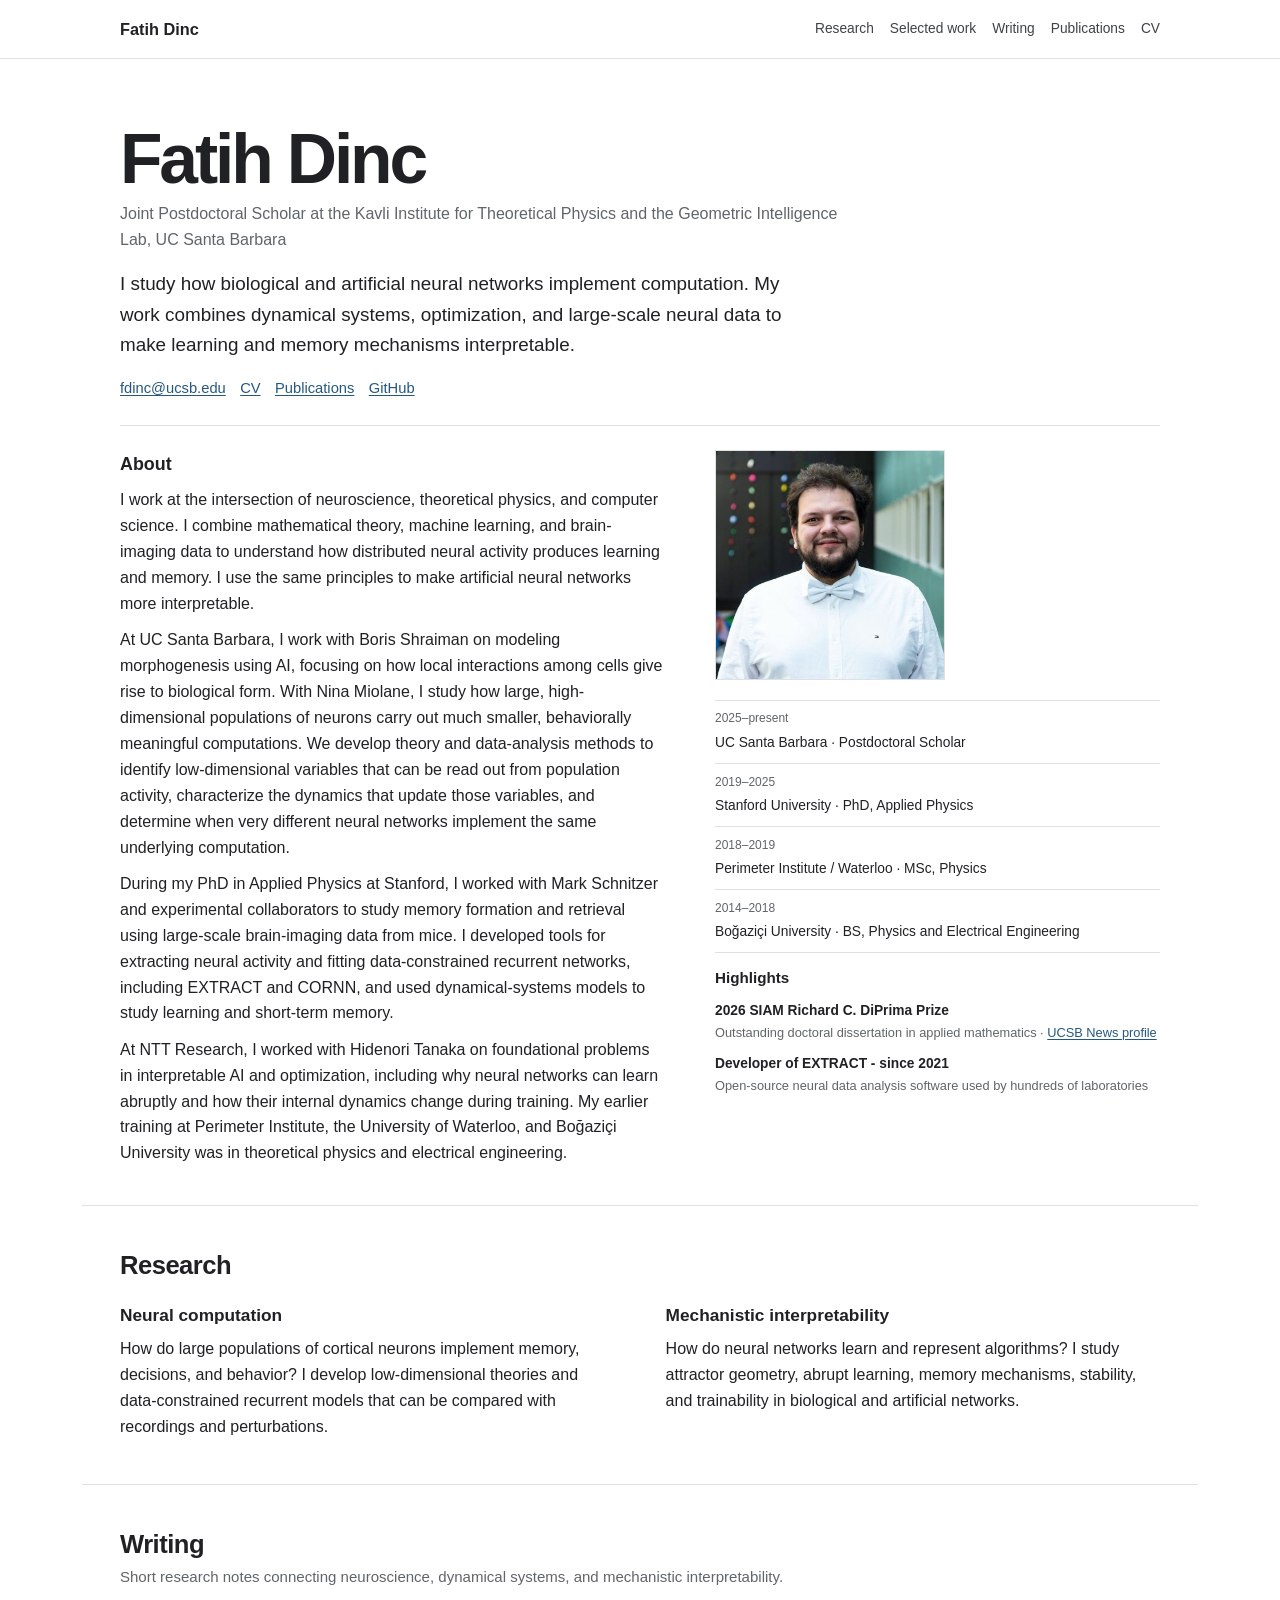
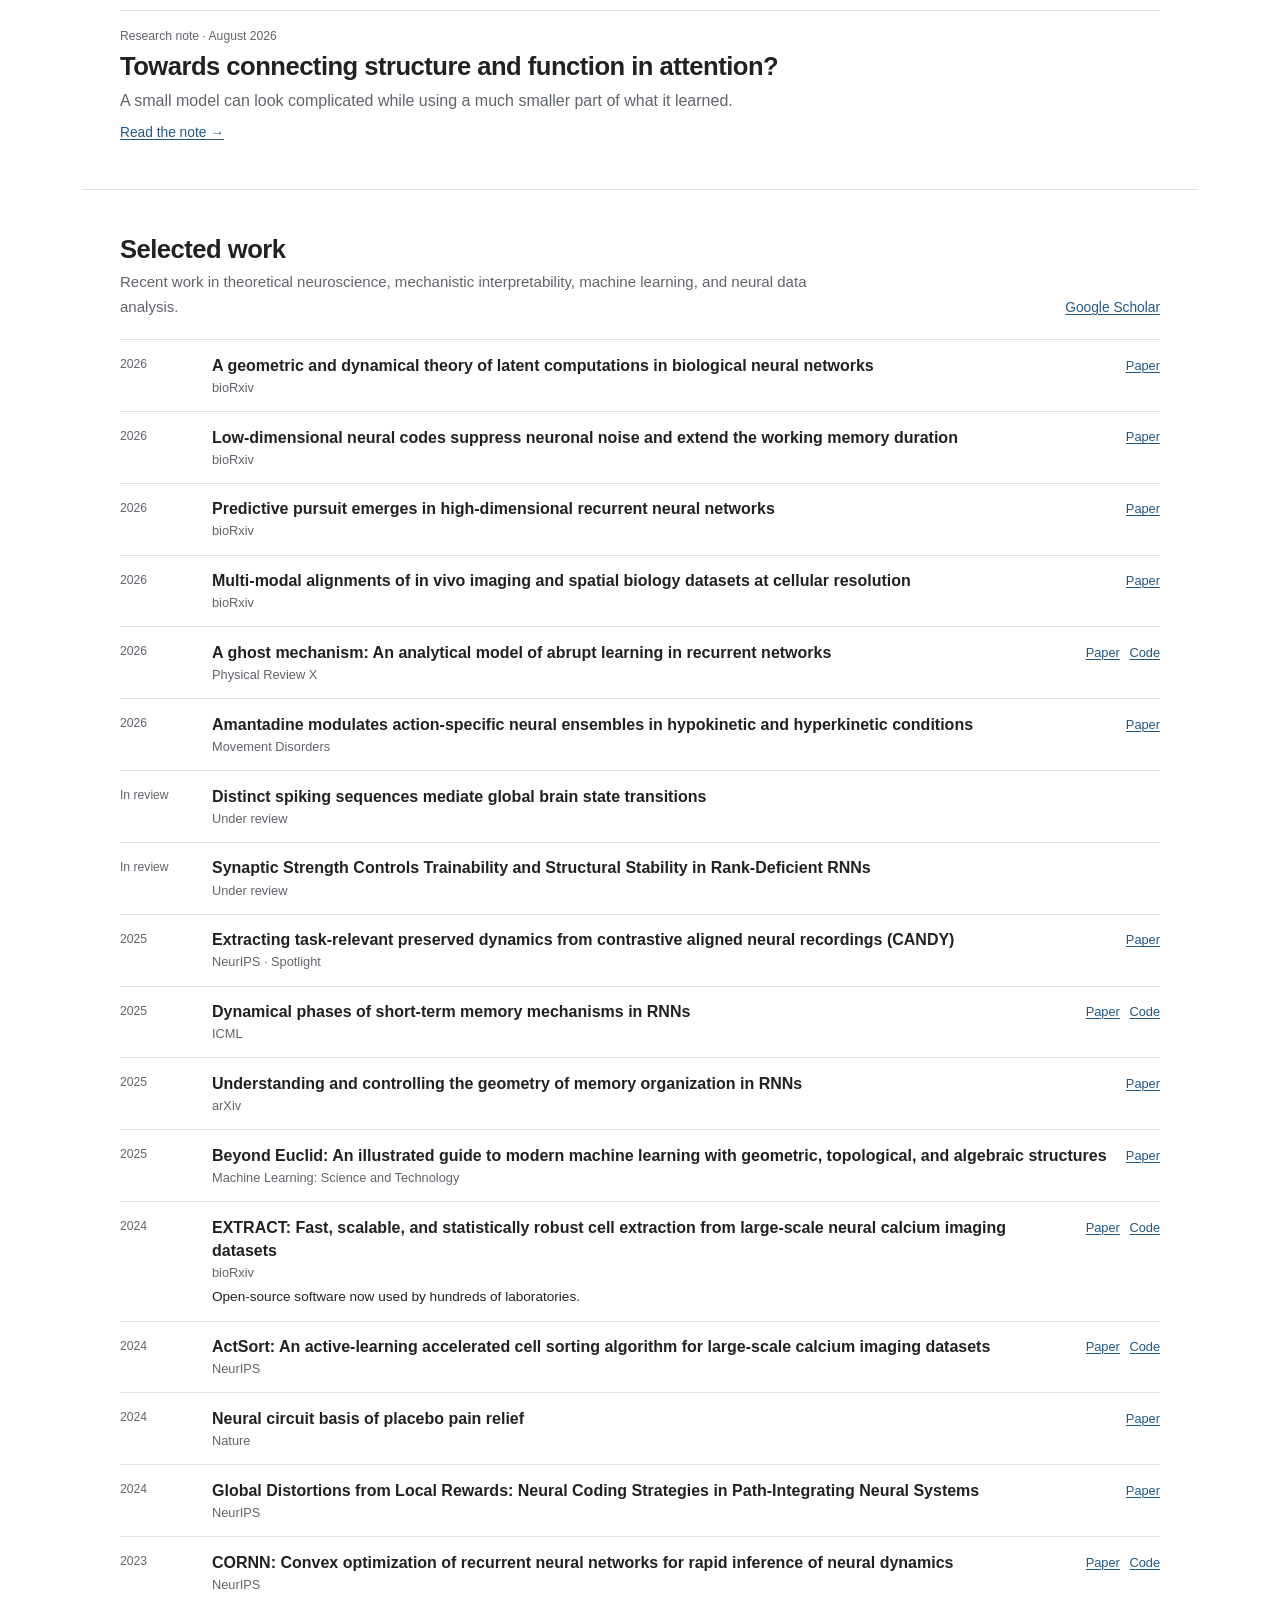
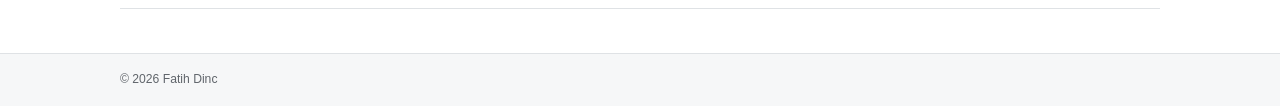
==== index.html @ b1065d0d "Compact homepage section spacing" ====
<!doctype html>
<html lang="en">
  <head>
    <meta charset="utf-8">
    <meta name="viewport" content="width=device-width, initial-scale=1">
    <meta name="theme-color" content="#ffffff">
    <meta name="description" content="Fatih Dinc is a theoretical neuroscientist studying computation and interpretability in biological and artificial neural networks.">
    <meta name="author" content="Fatih Dinc">
    <link rel="icon" type="image/png" href="assets/favicon.png">
    <link rel="canonical" href="https://fatihdinc.github.io/">
    <meta property="og:type" content="website">
    <meta property="og:title" content="Fatih Dinc | Theoretical neuroscience">
    <meta property="og:description" content="Computation and interpretability in biological and artificial neural networks.">
    <meta property="og:url" content="https://fatihdinc.github.io/">
    <meta property="og:image" content="https://fatihdinc.github.io/assets/og.png">
    <meta property="og:image:width" content="1200">
    <meta property="og:image:height" content="630">
    <meta property="og:image:alt" content="Fatih Dinc, theoretical neuroscience and mechanistic interpretability">
    <meta name="twitter:card" content="summary_large_image">
    <meta name="twitter:title" content="Fatih Dinc | Theoretical neuroscience">
    <meta name="twitter:description" content="Computation and interpretability in biological and artificial neural networks.">
    <meta name="twitter:image" content="https://fatihdinc.github.io/assets/og.png">
    <title>Fatih Dinc | Theoretical neuroscience</title>
    <link rel="stylesheet" href="styles.css?v=6">
    <script type="application/ld+json">
      {
        "@context": "https://schema.org",
        "@type": "Person",
        "name": "Fatih Dinc",
        "jobTitle": "Joint Postdoctoral Scholar",
        "affiliation": [
          {"@type": "Organization", "name": "Kavli Institute for Theoretical Physics"},
          {"@type": "Organization", "name": "Geometric Intelligence Lab, University of California, Santa Barbara"}
        ],
        "url": "https://fatihdinc.github.io/",
        "email": "mailto:fdinc@ucsb.edu",
        "sameAs": [
          "https://scholar.google.com.tr/citations?user=jFHyg0oAAAAJ&hl=en",
          "https://github.com/fatihdinc"
        ]
      }
    </script>
  </head>
  <body>
    <a class="skip-link" href="#main">Skip to main content</a>

    <header class="site-header" data-header>
      <div class="header-inner">
        <a class="site-name" href="index.html">Fatih Dinc</a>
        <button class="menu-toggle" type="button" aria-expanded="false" aria-controls="site-nav" data-menu-toggle>
          <span class="sr-only">Toggle navigation</span>
          <span></span><span></span><span></span>
        </button>
        <nav class="site-nav" id="site-nav" aria-label="Primary" data-menu>
          <a href="#research">Research</a>
          <a href="#selected-work">Selected work</a>
          <a href="#writing">Writing</a>
          <a href="https://scholar.google.com.tr/citations?user=jFHyg0oAAAAJ&hl=en">Publications</a>
          <a href="Fatih_CV_Main.pdf">CV</a>
        </nav>
      </div>
    </header>

    <main id="main">
      <section class="intro page-width" aria-labelledby="intro-title">
        <div class="intro-main">
          <h1 id="intro-title">Fatih Dinc</h1>
          <p class="position">Joint Postdoctoral Scholar at the Kavli Institute for Theoretical Physics and the Geometric Intelligence Lab, UC Santa Barbara</p>
          <p class="intro-text">I study how biological and artificial neural networks implement computation. My work combines dynamical systems, optimization, and large-scale neural data to make learning and memory mechanisms interpretable.</p>
          <div class="primary-links" id="contact" aria-label="Contact and profile links">
            <a href="mailto:fdinc@ucsb.edu">fdinc@ucsb.edu</a>
            <a href="Fatih_CV_Main.pdf">CV</a>
            <a href="https://scholar.google.com.tr/citations?user=jFHyg0oAAAAJ&hl=en">Publications</a>
            <a href="https://github.com/fatihdinc">GitHub</a>
          </div>
        </div>

        <div class="intro-details" id="about">
          <div class="intro-about">
            <h2>About</h2>
            <p>I work at the intersection of neuroscience, theoretical physics, and computer science. I combine mathematical theory, machine learning, and brain-imaging data to understand how distributed neural activity produces learning and memory. I use the same principles to make artificial neural networks more interpretable.</p>
            <p>At UC Santa Barbara, I work with Boris Shraiman on modeling morphogenesis using AI, focusing on how local interactions among cells give rise to biological form. With Nina Miolane, I study how large, high-dimensional populations of neurons carry out much smaller, behaviorally meaningful computations. We develop theory and data-analysis methods to identify low-dimensional variables that can be read out from population activity, characterize the dynamics that update those variables, and determine when very different neural networks implement the same underlying computation.</p>
            <p>During my PhD in Applied Physics at Stanford, I worked with Mark Schnitzer and experimental collaborators to study memory formation and retrieval using large-scale brain-imaging data from mice. I developed tools for extracting neural activity and fitting data-constrained recurrent networks, including EXTRACT and CORNN, and used dynamical-systems models to study learning and short-term memory.</p>
            <p>At NTT Research, I worked with Hidenori Tanaka on foundational problems in interpretable AI and optimization, including why neural networks can learn abruptly and how their internal dynamics change during training. My earlier training at Perimeter Institute, the University of Waterloo, and Boğaziçi University was in theoretical physics and electrical engineering.</p>
          </div>

          <div class="about-sidebar">
            <div class="intro-aside">
              <img class="portrait" src="assets/images/fatih-dinc.jpg" width="400" height="400" alt="Portrait of Fatih Dinc">
            </div>

            <dl class="education-list" aria-label="Education and appointments">
              <div><dt>2025–present</dt><dd>UC Santa Barbara · Postdoctoral Scholar</dd></div>
              <div><dt>2019–2025</dt><dd>Stanford University · PhD, Applied Physics</dd></div>
              <div><dt>2018–2019</dt><dd>Perimeter Institute / Waterloo · MSc, Physics</dd></div>
              <div><dt>2014–2018</dt><dd>Boğaziçi University · BS, Physics and Electrical Engineering</dd></div>
            </dl>

            <section class="highlights" aria-labelledby="highlights-title">
              <h2 id="highlights-title">Highlights</h2>
              <ul>
                <li><strong>2026 SIAM Richard C. DiPrima Prize</strong><span>Outstanding doctoral dissertation in applied mathematics · <a href="https://news.ucsb.edu/2026/022632/new-mathematical-frameworks-reveal-how-stable-thoughts-emerge-chaotic-brain-activity">UCSB News profile</a></span></li>
                <li><strong>Developer of EXTRACT - since 2021</strong><span>Open-source neural data analysis software used by hundreds of laboratories</span></li>
              </ul>
            </section>
          </div>
        </div>
      </section>

      <section class="section page-width" id="research" aria-labelledby="research-title">
        <h2 id="research-title">Research</h2>
        <div class="research-columns">
          <article>
            <h3>Neural computation</h3>
            <p>How do large populations of cortical neurons implement memory, decisions, and behavior? I develop low-dimensional theories and data-constrained recurrent models that can be compared with recordings and perturbations.</p>
          </article>
          <article>
            <h3>Mechanistic interpretability</h3>
            <p>How do neural networks learn and represent algorithms? I study attractor geometry, abrupt learning, memory mechanisms, stability, and trainability in biological and artificial networks.</p>
          </article>
        </div>
      </section>

      <section class="section page-width" id="writing" aria-labelledby="writing-title">
        <div class="section-heading-row">
          <div>
            <h2 id="writing-title">Writing</h2>
            <p>Short research notes connecting neuroscience, dynamical systems, and mechanistic interpretability.</p>
          </div>
        </div>

        <div class="writing-list">
          <article class="writing-item">
            <p class="writing-meta">Research note · August 2026</p>
            <h3><a href="blog/connecting-structure-to-function-in-attention.html">Towards connecting structure and function in attention?</a></h3>
            <p>A small model can look complicated while using a much smaller part of what it learned.</p>
            <a class="writing-read" href="blog/connecting-structure-to-function-in-attention.html">Read the note <span aria-hidden="true">→</span></a>
          </article>
        </div>
      </section>

      <section class="section page-width" id="selected-work" aria-labelledby="selected-title">
        <div class="section-heading-row">
          <div>
            <h2 id="selected-title">Selected work</h2>
            <p>Recent work in theoretical neuroscience, mechanistic interpretability, machine learning, and neural data analysis.</p>
          </div>
          <a href="https://scholar.google.com.tr/citations?user=jFHyg0oAAAAJ&hl=en">Google Scholar</a>
        </div>

        <div class="publication-list">
          <article class="publication-item">
            <p class="publication-year">2026</p>
            <div class="publication-copy">
              <h3>A geometric and dynamical theory of latent computations in biological neural networks</h3>
              <p>bioRxiv</p>
            </div>
            <p class="publication-links"><a href="https://www.biorxiv.org/content/10.64898/2026.07.10.737763">Paper</a></p>
          </article>

          <article class="publication-item">
            <p class="publication-year">2026</p>
            <div class="publication-copy">
              <h3>Low-dimensional neural codes suppress neuronal noise and extend the working memory duration</h3>
              <p>bioRxiv</p>
            </div>
            <p class="publication-links"><a href="https://www.biorxiv.org/content/10.64898/2026.06.08.731010v1.abstract">Paper</a></p>
          </article>

          <article class="publication-item">
            <p class="publication-year">2026</p>
            <div class="publication-copy">
              <h3>Predictive pursuit emerges in high-dimensional recurrent neural networks</h3>
              <p>bioRxiv</p>
            </div>
            <p class="publication-links"><a href="https://www.biorxiv.org/content/10.64898/2026.04.23.720457v1.abstract">Paper</a></p>
          </article>

          <article class="publication-item">
            <p class="publication-year">2026</p>
            <div class="publication-copy">
              <h3>Multi-modal alignments of in vivo imaging and spatial biology datasets at cellular resolution</h3>
              <p>bioRxiv</p>
            </div>
            <p class="publication-links"><a href="https://www.biorxiv.org/content/10.64898/2026.04.28.719500v1.abstract">Paper</a></p>
          </article>

          <article class="publication-item">
            <p class="publication-year">2026</p>
            <div class="publication-copy">
              <h3>A ghost mechanism: An analytical model of abrupt learning in recurrent networks</h3>
              <p>Physical Review X</p>
            </div>
            <p class="publication-links"><a href="https://doi.org/10.1103/mjcl-lb4x">Paper</a><a href="https://doi.org/10.5281/zenodo.13686989">Code</a></p>
          </article>

          <article class="publication-item">
            <p class="publication-year">2026</p>
            <div class="publication-copy">
              <h3>Amantadine modulates action-specific neural ensembles in hypokinetic and hyperkinetic conditions</h3>
              <p>Movement Disorders</p>
            </div>
            <p class="publication-links"><a href="https://doi.org/10.1002/mds.70415">Paper</a></p>
          </article>

          <article class="publication-item">
            <p class="publication-year">In review</p>
            <div class="publication-copy">
              <h3>Distinct spiking sequences mediate global brain state transitions</h3>
              <p>Under review</p>
            </div>
          </article>

          <article class="publication-item">
            <p class="publication-year">In review</p>
            <div class="publication-copy">
              <h3>Synaptic Strength Controls Trainability and Structural Stability in Rank-Deficient RNNs</h3>
              <p>Under review</p>
            </div>
          </article>

          <article class="publication-item">
            <p class="publication-year">2025</p>
            <div class="publication-copy">
              <h3>Extracting task-relevant preserved dynamics from contrastive aligned neural recordings (CANDY)</h3>
              <p>NeurIPS · Spotlight</p>
            </div>
            <p class="publication-links"><a href="https://openreview.net/forum?id=uvTea5Rfek">Paper</a></p>
          </article>

          <article class="publication-item">
            <p class="publication-year">2025</p>
            <div class="publication-copy">
              <h3>Dynamical phases of short-term memory mechanisms in RNNs</h3>
              <p>ICML</p>
            </div>
            <p class="publication-links"><a href="https://openreview.net/forum?id=ybBuwgOPOd">Paper</a><a href="https://github.com/fatihdinc/dynamical-phases-stm">Code</a></p>
          </article>

          <article class="publication-item">
            <p class="publication-year">2025</p>
            <div class="publication-copy">
              <h3>Understanding and controlling the geometry of memory organization in RNNs</h3>
              <p>arXiv</p>
            </div>
            <p class="publication-links"><a href="https://arxiv.org/abs/2502.07256">Paper</a></p>
          </article>

          <article class="publication-item">
            <p class="publication-year">2025</p>
            <div class="publication-copy">
              <h3>Beyond Euclid: An illustrated guide to modern machine learning with geometric, topological, and algebraic structures</h3>
              <p>Machine Learning: Science and Technology</p>
            </div>
            <p class="publication-links"><a href="https://iopscience.iop.org/article/10.1088/2632-2153/adf375">Paper</a></p>
          </article>

          <article class="publication-item">
            <p class="publication-year">2024</p>
            <div class="publication-copy">
              <h3>EXTRACT: Fast, scalable, and statistically robust cell extraction from large-scale neural calcium imaging datasets</h3>
              <p>bioRxiv</p>
              <p class="publication-note">Open-source software now used by hundreds of laboratories.</p>
            </div>
            <p class="publication-links"><a href="https://www.biorxiv.org/content/10.1101/2021.03.24.436279v3.abstract">Paper</a><a href="https://github.com/schnitzer-lab/EXTRACT-public">Code</a></p>
          </article>

          <article class="publication-item">
            <p class="publication-year">2024</p>
            <div class="publication-copy">
              <h3>ActSort: An active-learning accelerated cell sorting algorithm for large-scale calcium imaging datasets</h3>
              <p>NeurIPS</p>
            </div>
            <p class="publication-links"><a href="https://openreview.net/forum?id=4czwwExZKQ">Paper</a><a href="https://github.com/schnitzer-lab/ActSort-public">Code</a></p>
          </article>

          <article class="publication-item">
            <p class="publication-year">2024</p>
            <div class="publication-copy">
              <h3>Neural circuit basis of placebo pain relief</h3>
              <p>Nature</p>
            </div>
            <p class="publication-links"><a href="https://doi.org/10.1038/s41586-024-07816-z">Paper</a></p>
          </article>

          <article class="publication-item">
            <p class="publication-year">2024</p>
            <div class="publication-copy">
              <h3>Global Distortions from Local Rewards: Neural Coding Strategies in Path-Integrating Neural Systems</h3>
              <p>NeurIPS</p>
            </div>
            <p class="publication-links"><a href="https://openreview.net/forum?id=938EYYewtq">Paper</a></p>
          </article>

          <article class="publication-item">
            <p class="publication-year">2023</p>
            <div class="publication-copy">
              <h3>CORNN: Convex optimization of recurrent neural networks for rapid inference of neural dynamics</h3>
              <p>NeurIPS</p>
            </div>
            <p class="publication-links"><a href="https://openreview.net/forum?id=GGIA1p9fDT">Paper</a><a href="https://github.com/schnitzer-lab/CORNN-public">Code</a></p>
          </article>
        </div>
      </section>

    </main>

    <footer class="site-footer">
      <div class="page-width">© 2026 Fatih Dinc</div>
    </footer>

    <script src="script.js" defer></script>
  </body>
</html>
---- styles.css ----
:root {
  --background: #ffffff;
  --text: #202124;
  --muted: #60656b;
  --link: #245883;
  --link-hover: #173c5c;
  --border: #dfe2e5;
  --soft: #f6f7f8;
  --max-width: 1040px;
  --page-padding: clamp(1.25rem, 4vw, 2.4rem);
  --sans: -apple-system, BlinkMacSystemFont, "Segoe UI", Helvetica, Arial, sans-serif;
}

* {
  box-sizing: border-box;
}

html {
  scroll-behavior: smooth;
  scroll-padding-top: 5rem;
}

body {
  margin: 0;
  color: var(--text);
  background: var(--background);
  font-family: var(--sans);
  font-size: 16px;
  line-height: 1.62;
  -webkit-font-smoothing: antialiased;
}

a {
  color: var(--link);
  text-decoration-thickness: 1px;
  text-underline-offset: 0.16em;
}

a:hover {
  color: var(--link-hover);
}

img {
  display: block;
  max-width: 100%;
}

button {
  font: inherit;
}

:focus-visible {
  outline: 2px solid var(--link);
  outline-offset: 3px;
}

.page-width {
  width: min(100%, calc(var(--max-width) + 2 * var(--page-padding)));
  padding-inline: var(--page-padding);
  margin-inline: auto;
}

.skip-link {
  position: fixed;
  top: 0.75rem;
  left: 0.75rem;
  z-index: 1000;
  padding: 0.55rem 0.75rem;
  color: white;
  background: var(--text);
  transform: translateY(-160%);
}

.skip-link:focus {
  transform: translateY(0);
}

.sr-only {
  position: absolute;
  width: 1px;
  height: 1px;
  padding: 0;
  margin: -1px;
  overflow: hidden;
  clip: rect(0, 0, 0, 0);
  white-space: nowrap;
  border: 0;
}

.site-header {
  position: sticky;
  top: 0;
  z-index: 50;
  background: rgba(255, 255, 255, 0.97);
  border-bottom: 1px solid var(--border);
}

.header-inner {
  display: flex;
  width: min(100%, calc(var(--max-width) + 2 * var(--page-padding)));
  min-height: 3.6rem;
  padding-inline: var(--page-padding);
  margin-inline: auto;
  align-items: center;
  justify-content: space-between;
  gap: 1.25rem;
}

.article-page .header-inner,
.article-page .site-footer .page-width {
  width: min(100%, calc(71rem + 2 * var(--page-padding)));
}

.site-name {
  color: var(--text);
  font-size: 1.02rem;
  font-weight: 650;
  text-decoration: none;
}

.site-nav {
  display: flex;
  align-items: center;
  gap: clamp(0.6rem, 1.3vw, 1rem);
  font-size: 0.86rem;
}

.site-nav a {
  color: #3e4348;
  text-decoration: none;
}

.site-nav a:hover,
.site-nav a[aria-current="page"] {
  color: var(--link);
  text-decoration: underline;
  text-underline-offset: 0.24rem;
}

.menu-toggle {
  display: none;
  width: 2.5rem;
  height: 2.5rem;
  padding: 0.55rem;
  background: white;
  border: 1px solid var(--border);
  cursor: pointer;
}

.menu-toggle span:not(.sr-only) {
  display: block;
  height: 1px;
  margin: 0.28rem 0;
  background: var(--text);
}

.intro {
  display: grid;
  grid-template-columns: 1fr;
  row-gap: 1.5rem;
  padding-block: clamp(3rem, 5vw, 4rem) clamp(2rem, 3vw, 2.5rem);
  align-items: start;
}

.intro-main {
  max-width: 48rem;
}

.intro h1 {
  margin: 0 0 0.35rem;
  font-size: clamp(2.75rem, 6vw, 4.35rem);
  font-weight: 650;
  letter-spacing: -0.045em;
  line-height: 1.05;
}

.position {
  max-width: 46rem;
  margin: 0 0 1rem;
  color: var(--muted);
  font-size: 1rem;
}

.intro-text {
  max-width: 44rem;
  margin: 0;
  font-size: clamp(1.05rem, 1.8vw, 1.18rem);
  line-height: 1.62;
}

.primary-links {
  display: flex;
  flex-wrap: wrap;
  gap: 0.35rem 0.9rem;
  margin-top: 1rem;
  font-size: 0.92rem;
}

.portrait {
  width: 230px;
  height: 230px;
  object-fit: cover;
  object-position: center;
  border: 1px solid var(--border);
}

.intro-details {
  display: grid;
  grid-column: 1 / -1;
  grid-template-columns: minmax(0, 1.1fr) minmax(18rem, 0.9fr);
  gap: 1.5rem clamp(2rem, 4vw, 3.5rem);
  padding-top: 1.5rem;
  border-top: 1px solid var(--border);
}

.intro-about h2 {
  margin: 0 0 0.55rem;
  font-size: 1.12rem;
  font-weight: 650;
}

.intro-about p {
  margin: 0 0 0.65rem;
}

.intro-about p:last-child {
  margin-bottom: 0;
}

.about-sidebar {
  display: flex;
  min-width: 0;
  flex-direction: column;
  gap: 0;
}

.highlights {
  margin-top: 0.8rem;
}

.highlights h2 {
  margin: 0 0 0.55rem;
  font-size: 0.95rem;
  font-weight: 650;
}

.highlights ul {
  padding: 0;
  margin: 0;
  list-style: none;
}

.highlights li + li {
  margin-top: 0.65rem;
}

.highlights strong,
.highlights span {
  display: block;
}

.highlights strong {
  font-size: 0.86rem;
  font-weight: 650;
}

.highlights span {
  margin-top: 0.12rem;
  color: var(--muted);
  font-size: 0.8rem;
  line-height: 1.45;
}

.section {
  padding-block: clamp(2rem, 3.5vw, 2.75rem);
  border-top: 1px solid var(--border);
}

.section > h2,
.section-heading-row h2 {
  margin: 0;
  font-size: 1.6rem;
  font-weight: 650;
  letter-spacing: -0.02em;
  line-height: 1.25;
}

.research-columns {
  display: grid;
  grid-template-columns: 1fr 1fr;
  gap: clamp(1.5rem, 4vw, 3.5rem);
  margin-top: 1.25rem;
}

.research-columns h3 {
  margin: 0 0 0.4rem;
  font-size: 1.08rem;
  font-weight: 650;
}

.research-columns p {
  margin: 0;
}

.section-heading-row {
  display: flex;
  align-items: end;
  justify-content: space-between;
  gap: 1.25rem;
  margin-bottom: 1.25rem;
}

.section-heading-row > div > p {
  max-width: 43rem;
  margin: 0.3rem 0 0;
  color: var(--muted);
  font-size: 0.94rem;
}

.section-heading-row > a {
  flex: 0 0 auto;
  font-size: 0.86rem;
}

.publication-list {
  border-top: 1px solid var(--border);
}

.publication-item {
  display: grid;
  grid-template-columns: 4.75rem minmax(0, 1fr) auto;
  gap: 0.75rem 1rem;
  padding-block: 0.85rem;
  align-items: start;
  border-bottom: 1px solid var(--border);
}

.publication-year {
  margin: 0.15rem 0 0;
  color: var(--muted);
  font-size: 0.76rem;
  line-height: 1.35;
}

.publication-copy h3 {
  margin: 0;
  font-size: 1rem;
  font-weight: 650;
  line-height: 1.45;
}

.publication-copy > p {
  margin: 0.12rem 0 0;
  color: var(--muted);
  font-size: 0.8rem;
  line-height: 1.45;
}

.publication-copy .publication-note {
  max-width: 42rem;
  margin-top: 0.3rem;
  color: var(--text);
  font-size: 0.85rem;
}

.publication-links {
  display: flex;
  gap: 0.6rem;
  margin: 0.12rem 0 0;
  font-size: 0.8rem;
  white-space: nowrap;
}

.writing-list {
  border-top: 1px solid var(--border);
}

.writing-item {
  padding-block: 1rem 0;
}

.writing-meta,
.writing-item > p {
  margin: 0;
}

.writing-meta {
  color: var(--muted);
  font-size: 0.76rem;
}

.writing-item h3 {
  max-width: 46rem;
  margin: 0.25rem 0;
  font-size: clamp(1.25rem, 2.3vw, 1.6rem);
  font-weight: 650;
  letter-spacing: -0.02em;
  line-height: 1.3;
}

.writing-item h3 a {
  color: var(--text);
  text-decoration: none;
}

.writing-item h3 a:hover {
  color: var(--link);
  text-decoration: underline;
}

.writing-item > p:not(.writing-meta) {
  max-width: 45rem;
  color: var(--muted);
}

.writing-read {
  display: inline-block;
  margin-top: 0.5rem;
  font-size: 0.86rem;
}

.article {
  padding-block: clamp(1.75rem, 2.5vw, 2.25rem);
}

.article.page-width {
  width: min(100%, calc(76rem + 2 * var(--page-padding)));
}

.article-header {
  max-width: 71rem;
  padding-bottom: clamp(1rem, 1.75vw, 1.5rem);
  margin-inline: auto;
  border-bottom: 1px solid var(--border);
}

.article-kicker {
  margin: 0 0 0.5rem;
  color: var(--muted);
  font-size: 0.78rem;
  font-weight: 600;
  letter-spacing: 0.04em;
  text-transform: uppercase;
}

.article-header h1 {
  margin: 0;
  font-size: clamp(2.45rem, 6vw, 4.35rem);
  font-weight: 650;
  letter-spacing: -0.045em;
  line-height: 1.04;
}

.article-deck {
  max-width: 100%;
  margin: 0.85rem 0 0;
  color: var(--muted);
  font-size: clamp(1.08rem, 2vw, 1.24rem);
  line-height: 1.48;
}

.article-body {
  max-width: 71rem;
  margin: clamp(1.15rem, 2vw, 1.5rem) auto 0;
}

.article-body > h2 {
  margin: clamp(1.75rem, 3vw, 2.1rem) 0 0.75rem;
  font-size: clamp(1.55rem, 3vw, 2rem);
  font-weight: 650;
  letter-spacing: -0.025em;
  line-height: 1.2;
}

.article-body > p {
  margin: 0 0 1rem;
  font-size: 1.07rem;
  line-height: 1.62;
}

.article-body > .article-lead {
  font-size: clamp(1.12rem, 2vw, 1.24rem);
  line-height: 1.58;
}

.article-body > .figure-guide {
  padding: 0.75rem 1rem;
  margin: 0.75rem 0 1.25rem;
  color: var(--text);
  background: var(--soft);
  border-left: 3px solid var(--link);
  font-size: 0.98rem;
  line-height: 1.5;
}

.article-body code {
  padding: 0.08em 0.26em;
  background: var(--soft);
  border: 1px solid var(--border);
  border-radius: 0.18rem;
  font-family: ui-monospace, SFMono-Regular, Menlo, Consolas, monospace;
  font-size: 0.88em;
}

.article-figure {
  margin-block: clamp(1.15rem, 2vw, 1.5rem);
  margin-inline: auto;
}

.article-figure img {
  width: 100%;
  height: auto;
  background: white;
  border: 1px solid var(--border);
}

.article-figure-concept {
  max-width: 36rem;
}

.article-figure-data {
  width: min(62rem, calc(100vw - 2 * var(--page-padding)));
  max-width: none;
  margin-left: 50%;
  transform: translateX(-50%);
}

.article-figure figcaption {
  max-width: 58rem;
  margin: 0.45rem auto 0;
  color: var(--muted);
  font-size: 0.82rem;
  line-height: 1.45;
}

.article-figure figcaption strong {
  color: var(--text);
  font-weight: 650;
}

.article-footer-links {
  display: flex;
  flex-wrap: wrap;
  gap: 0.5rem 1.25rem;
  padding-top: 1rem;
  margin-top: 1.5rem;
  border-top: 1px solid var(--border);
  font-size: 0.88rem;
}

.education-list {
  margin: 1.25rem 0 0;
}

.education-list div {
  padding: 0.55rem 0;
  border-top: 1px solid var(--border);
}

.education-list div:last-child {
  border-bottom: 1px solid var(--border);
}

.education-list dt {
  color: var(--muted);
  font-size: 0.75rem;
}

.education-list dd {
  margin: 0.18rem 0 0;
  font-size: 0.86rem;
}

.site-footer {
  padding-block: 1rem;
  color: var(--muted);
  background: var(--soft);
  border-top: 1px solid var(--border);
  font-size: 0.76rem;
}

.article-page .site-footer {
  padding-block: 0.9rem;
}

@media (max-width: 850px) {
  .menu-toggle {
    display: block;
  }

  .site-nav {
    position: absolute;
    top: 100%;
    right: 0;
    left: 0;
    display: none;
    padding: 0.9rem var(--page-padding) 1.15rem;
    align-items: stretch;
    flex-direction: column;
    gap: 0;
    background: white;
    border-bottom: 1px solid var(--border);
  }

  .site-nav.is-open {
    display: flex;
  }

  .site-nav a {
    padding: 0.42rem 0;
  }

}

@media (max-width: 680px) {
  body {
    font-size: 15px;
  }

  .intro {
    gap: 1.4rem;
    padding-block: 2.5rem 2.25rem;
  }

  .position {
    margin-bottom: 0.8rem;
  }

  .primary-links {
    margin-top: 0.85rem;
  }

  .intro-details {
    grid-column: auto;
    grid-template-columns: 1fr;
    gap: 1.4rem;
    padding-top: 1.25rem;
  }

  .intro-aside {
    max-width: 230px;
  }

  .portrait {
    width: 190px;
    height: 190px;
  }

  .section {
    padding-block: 2rem;
  }

  .research-columns {
    grid-template-columns: 1fr;
  }

  .research-columns {
    gap: 1.25rem;
  }

  .publication-item {
    grid-template-columns: 4rem minmax(0, 1fr);
    gap: 0.4rem 0.75rem;
    padding-block: 0.8rem;
  }

  .publication-links {
    grid-column: 2;
    justify-self: start;
    margin-top: 0.15rem;
  }

  .section-heading-row {
    align-items: flex-start;
    flex-direction: column;
    gap: 0.4rem;
  }

  .article {
    padding-block: 1.75rem 2.25rem;
  }

  .article-header h1 {
    font-size: clamp(2.35rem, 12vw, 3.25rem);
  }

  .article-body > p {
    font-size: 1rem;
    line-height: 1.62;
  }

  .article-body {
    margin-top: 1.25rem;
  }

  .article-body > h2 {
    margin-top: 1.9rem;
  }

  .article-figure {
    margin-block: 1.35rem;
  }

  .article-body > .figure-guide {
    margin-top: 0.6rem;
  }

  .article-figure-data {
    width: calc(100vw - 1.5rem);
  }

}

@media (prefers-reduced-motion: reduce) {
  html {
    scroll-behavior: auto;
  }
}

@media print {
  .site-header,
  .site-footer {
    display: none;
  }

  .page-width {
    width: 100%;
    max-width: none;
    padding-inline: 0;
  }
}
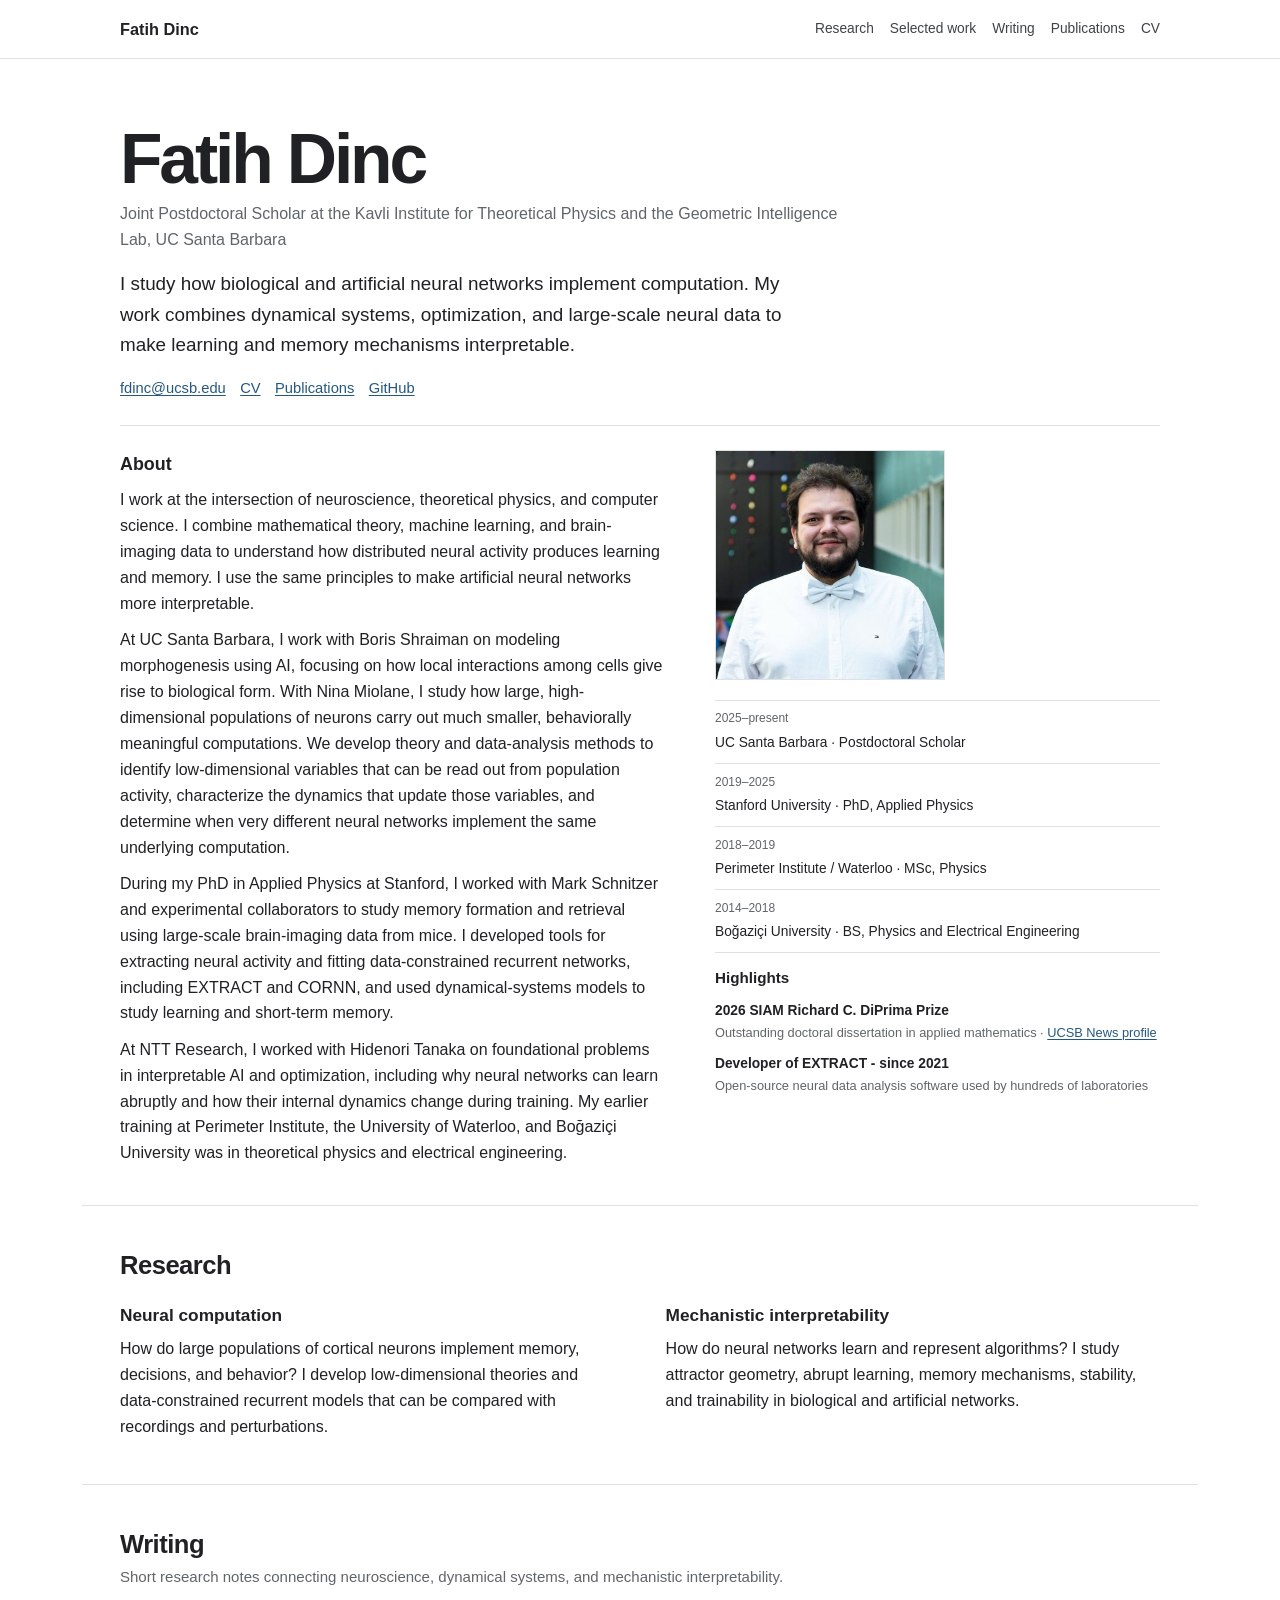
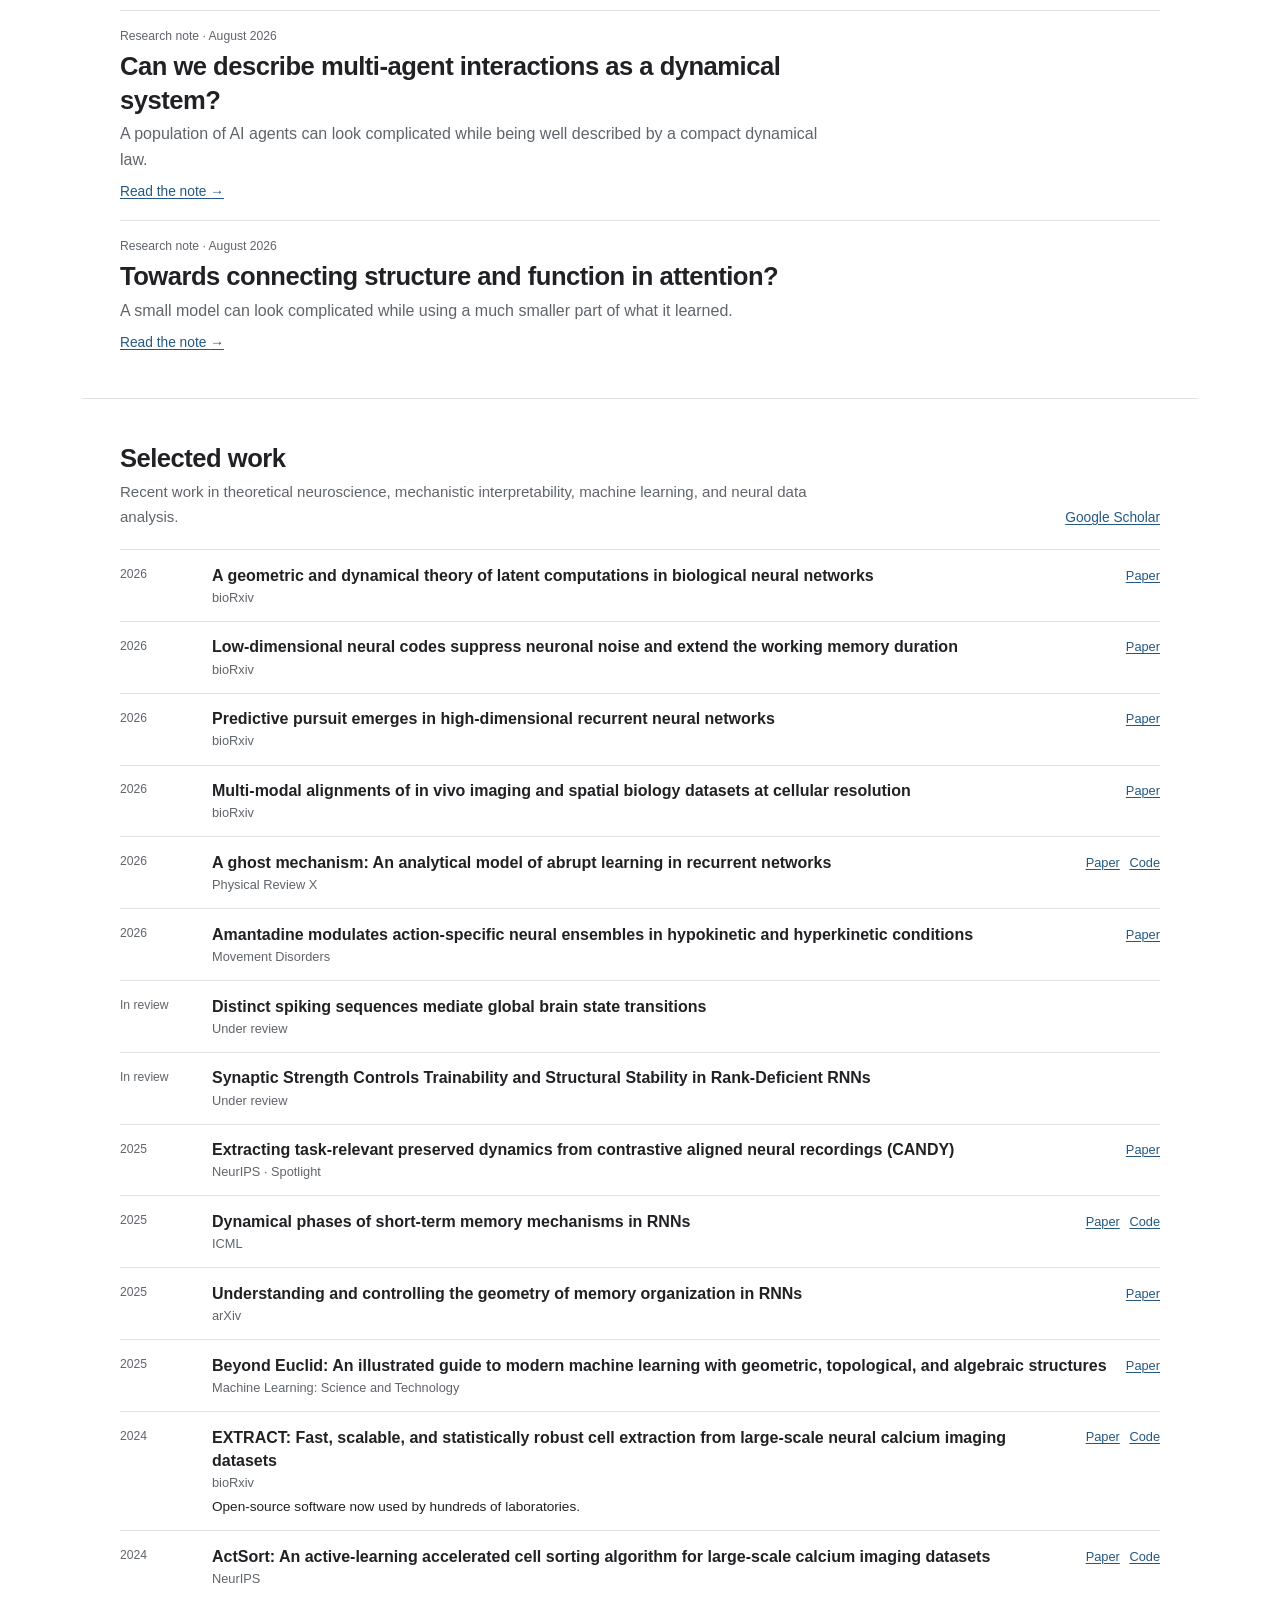
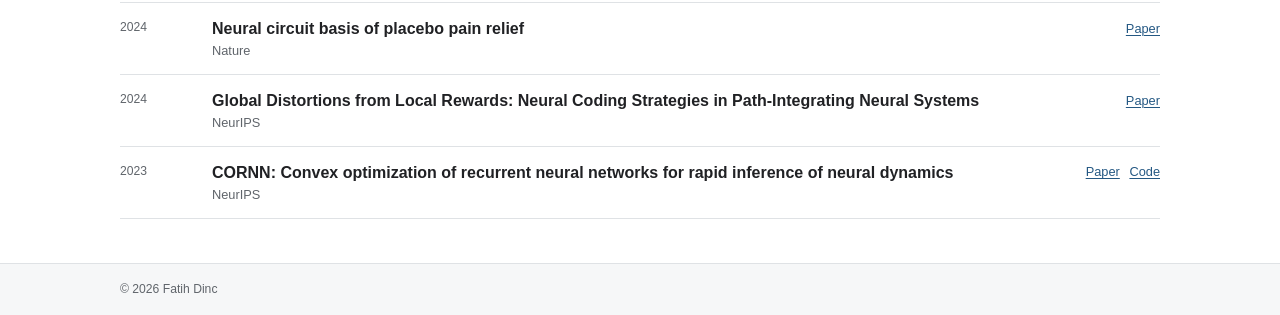
==== commit 7a98732e: "Add Physics of Agents research note" ====
--- a/index.html
+++ b/index.html
@@ -21,7 +21,7 @@
     <meta name="twitter:description" content="Computation and interpretability in biological and artificial neural networks.">
     <meta name="twitter:image" content="https://fatihdinc.github.io/assets/og.png">
     <title>Fatih Dinc | Theoretical neuroscience</title>
-    <link rel="stylesheet" href="styles.css?v=6">
+    <link rel="stylesheet" href="styles.css?v=8">
     <script type="application/ld+json">
       {
         "@context": "https://schema.org",
@@ -132,6 +132,13 @@
         <div class="writing-list">
           <article class="writing-item">
             <p class="writing-meta">Research note · August 2026</p>
+            <h3><a href="blog/can-we-describe-multi-agent-interactions-as-a-dynamical-system.html">Can we describe multi-agent interactions as a dynamical system?</a></h3>
+            <p>A population of AI agents can look complicated while being well described by a compact dynamical law.</p>
+            <a class="writing-read" href="blog/can-we-describe-multi-agent-interactions-as-a-dynamical-system.html">Read the note <span aria-hidden="true">→</span></a>
+          </article>
+
+          <article class="writing-item">
+            <p class="writing-meta">Research note · August 2026</p>
             <h3><a href="blog/connecting-structure-to-function-in-attention.html">Towards connecting structure and function in attention?</a></h3>
             <p>A small model can look complicated while using a much smaller part of what it learned.</p>
             <a class="writing-read" href="blog/connecting-structure-to-function-in-attention.html">Read the note <span aria-hidden="true">→</span></a>
--- a/styles.css
+++ b/styles.css
@@ -379,6 +379,12 @@
   padding-block: 1rem 0;
 }
 
+.writing-item + .writing-item {
+  padding-top: 1rem;
+  margin-top: 1rem;
+  border-top: 1px solid var(--border);
+}
+
 .writing-meta,
 .writing-item > p {
   margin: 0;
@@ -491,6 +497,33 @@
   border-left: 3px solid var(--link);
   font-size: 0.98rem;
   line-height: 1.5;
+}
+
+.article-body > .article-equation {
+  padding-block: 0.2rem;
+  overflow-x: auto;
+  text-align: center;
+  white-space: nowrap;
+}
+
+.article-results {
+  padding-left: 1.35rem;
+  margin: 0 0 1.15rem;
+}
+
+.article-results li {
+  padding-left: 0.2rem;
+  margin-bottom: 0.9rem;
+  font-size: 1.07rem;
+  line-height: 1.62;
+}
+
+.article-results li:last-child {
+  margin-bottom: 0;
+}
+
+.article-results li::marker {
+  color: var(--link);
 }
 
 .article-body code {
@@ -689,6 +722,10 @@
     line-height: 1.62;
   }
 
+  .article-results li {
+    font-size: 1rem;
+  }
+
   .article-body {
     margin-top: 1.25rem;
   }
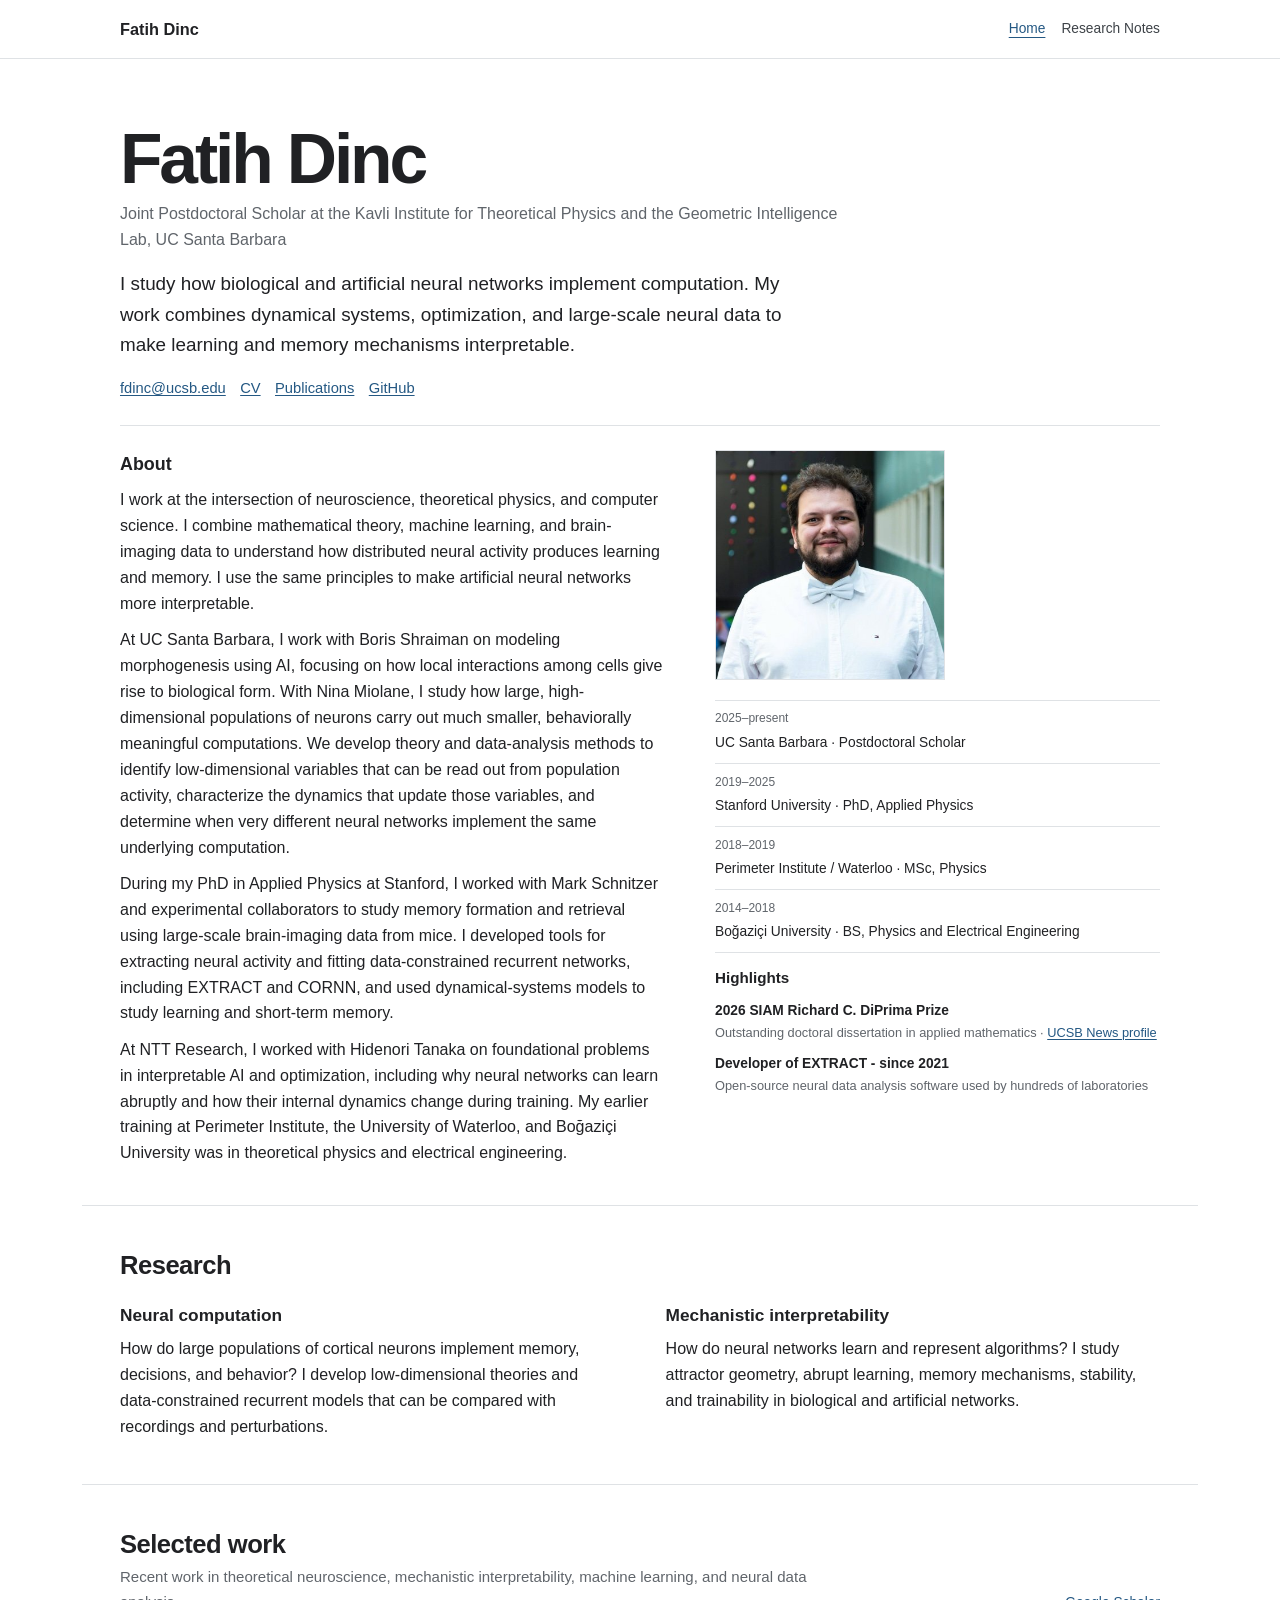
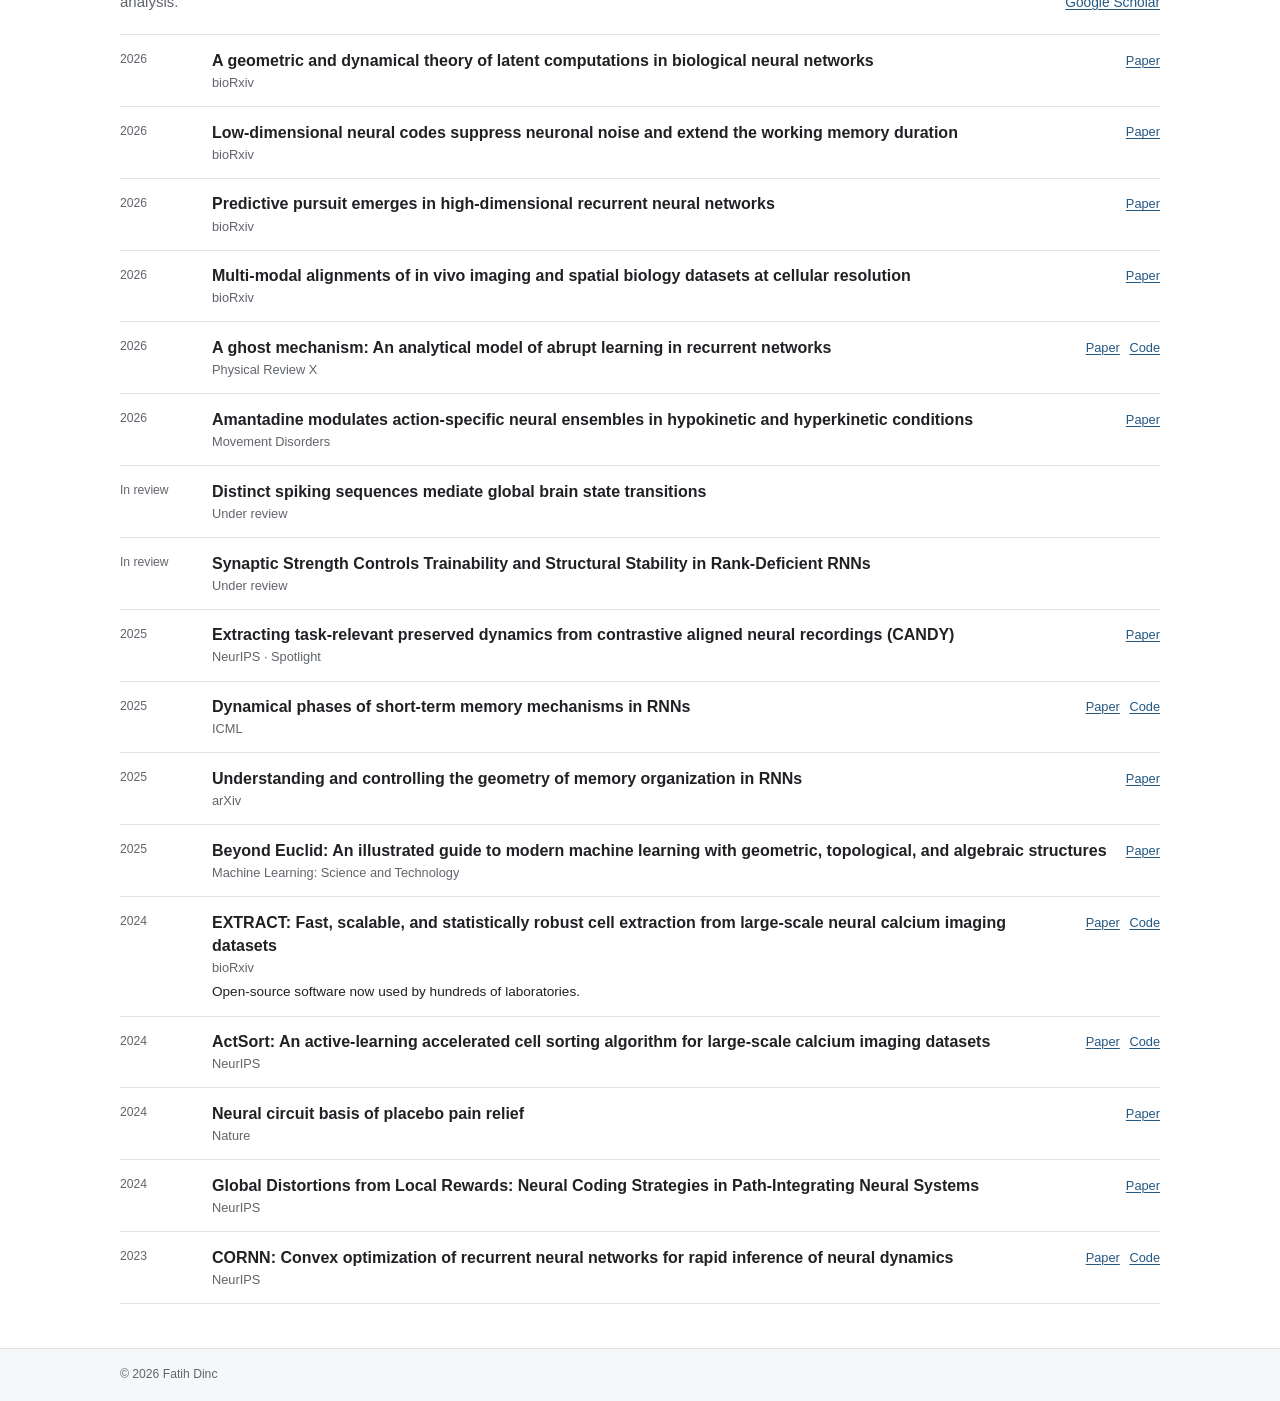
==== commit d82ee6fe: "Add research notes index and simplify navigation" ====
--- a/index.html
+++ b/index.html
@@ -52,11 +52,8 @@
           <span></span><span></span><span></span>
         </button>
         <nav class="site-nav" id="site-nav" aria-label="Primary" data-menu>
-          <a href="#research">Research</a>
-          <a href="#selected-work">Selected work</a>
-          <a href="#writing">Writing</a>
-          <a href="https://scholar.google.com.tr/citations?user=jFHyg0oAAAAJ&hl=en">Publications</a>
-          <a href="Fatih_CV_Main.pdf">CV</a>
+          <a href="index.html" aria-current="page">Home</a>
+          <a href="blog/index.html">Research Notes</a>
         </nav>
       </div>
     </header>
@@ -121,31 +118,6 @@
         </div>
       </section>
 
-      <section class="section page-width" id="writing" aria-labelledby="writing-title">
-        <div class="section-heading-row">
-          <div>
-            <h2 id="writing-title">Writing</h2>
-            <p>Short research notes connecting neuroscience, dynamical systems, and mechanistic interpretability.</p>
-          </div>
-        </div>
-
-        <div class="writing-list">
-          <article class="writing-item">
-            <p class="writing-meta">Research note · August 2026</p>
-            <h3><a href="blog/can-we-describe-multi-agent-interactions-as-a-dynamical-system.html">Can we describe multi-agent interactions as a dynamical system?</a></h3>
-            <p>A population of AI agents can look complicated while being well described by a compact dynamical law.</p>
-            <a class="writing-read" href="blog/can-we-describe-multi-agent-interactions-as-a-dynamical-system.html">Read the note <span aria-hidden="true">→</span></a>
-          </article>
-
-          <article class="writing-item">
-            <p class="writing-meta">Research note · August 2026</p>
-            <h3><a href="blog/connecting-structure-to-function-in-attention.html">Towards connecting structure and function in attention?</a></h3>
-            <p>A small model can look complicated while using a much smaller part of what it learned.</p>
-            <a class="writing-read" href="blog/connecting-structure-to-function-in-attention.html">Read the note <span aria-hidden="true">→</span></a>
-          </article>
-        </div>
-      </section>
-
       <section class="section page-width" id="selected-work" aria-labelledby="selected-title">
         <div class="section-heading-row">
           <div>
--- a/styles.css
+++ b/styles.css
@@ -28,6 +28,16 @@
   font-size: 16px;
   line-height: 1.62;
   -webkit-font-smoothing: antialiased;
+}
+
+.blog-index-page {
+  min-height: 100vh;
+  display: flex;
+  flex-direction: column;
+}
+
+.blog-index-page main {
+  flex: 1;
 }
 
 a {
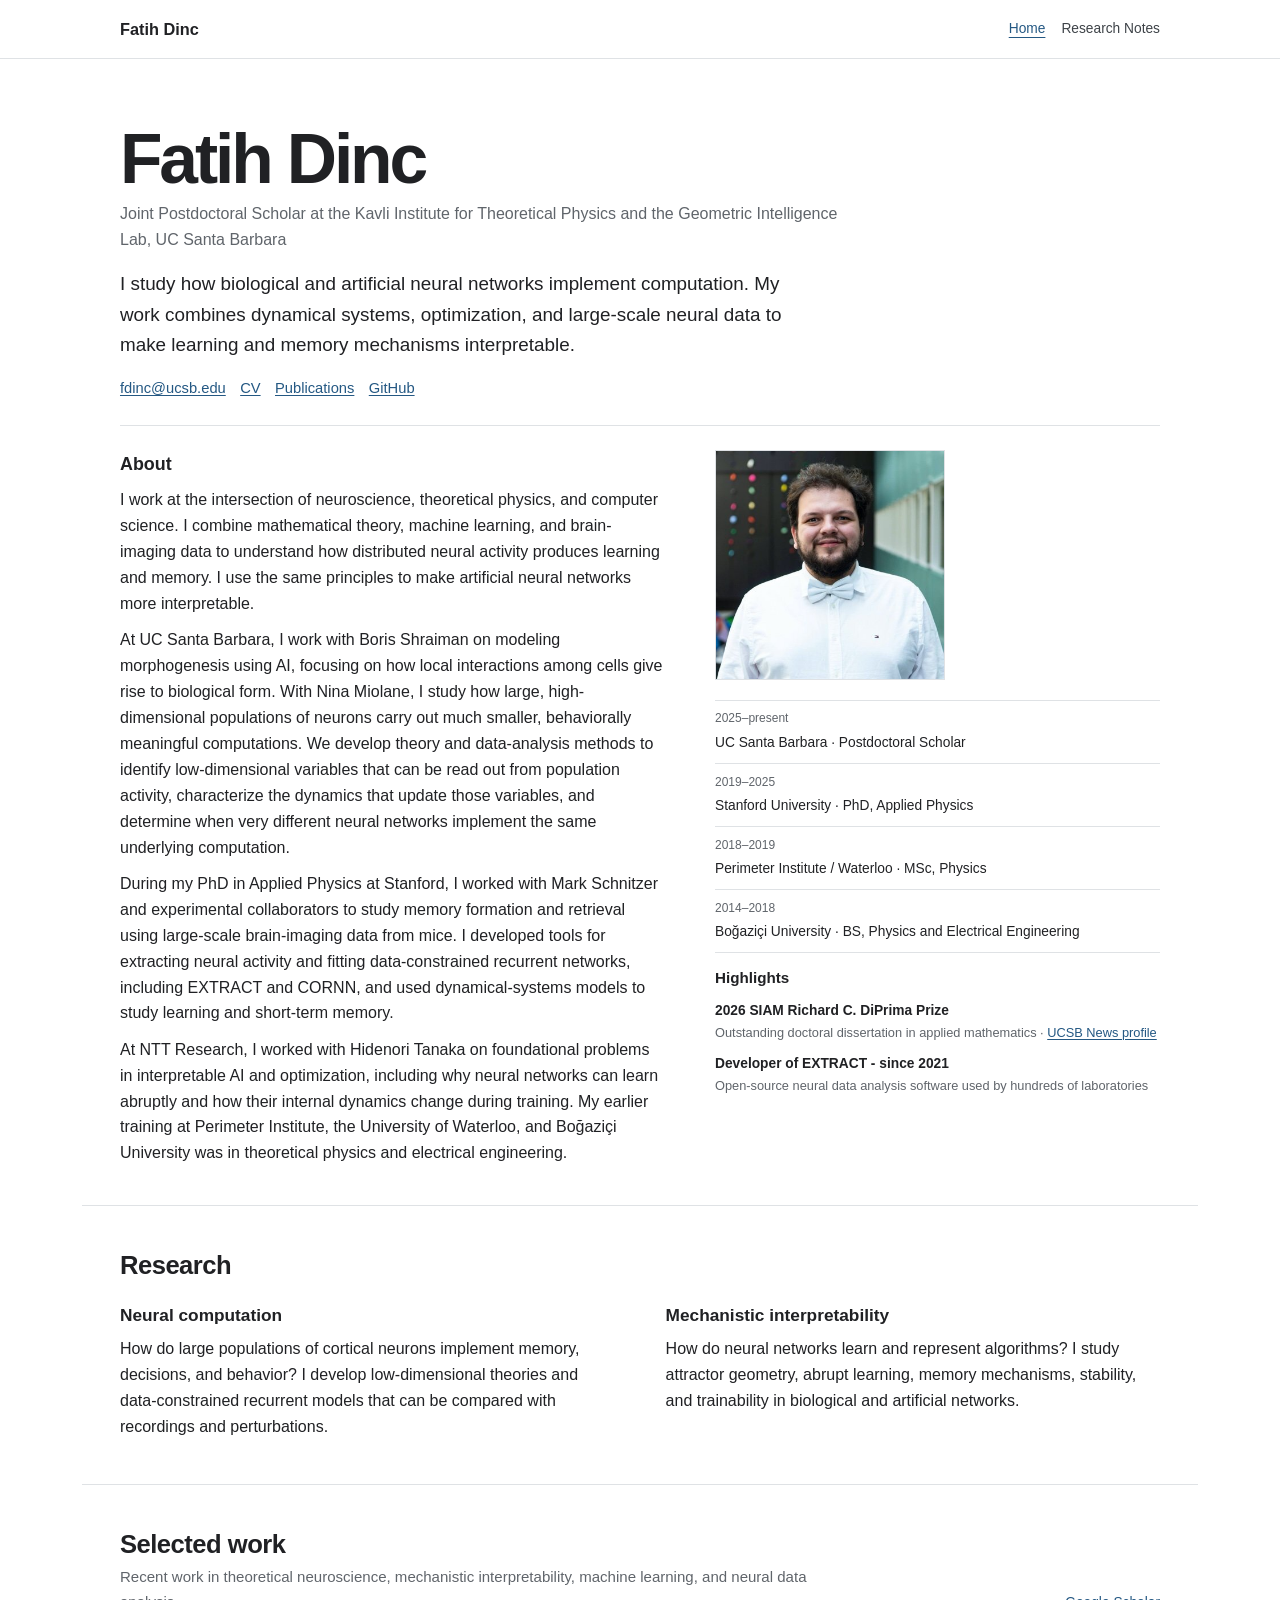
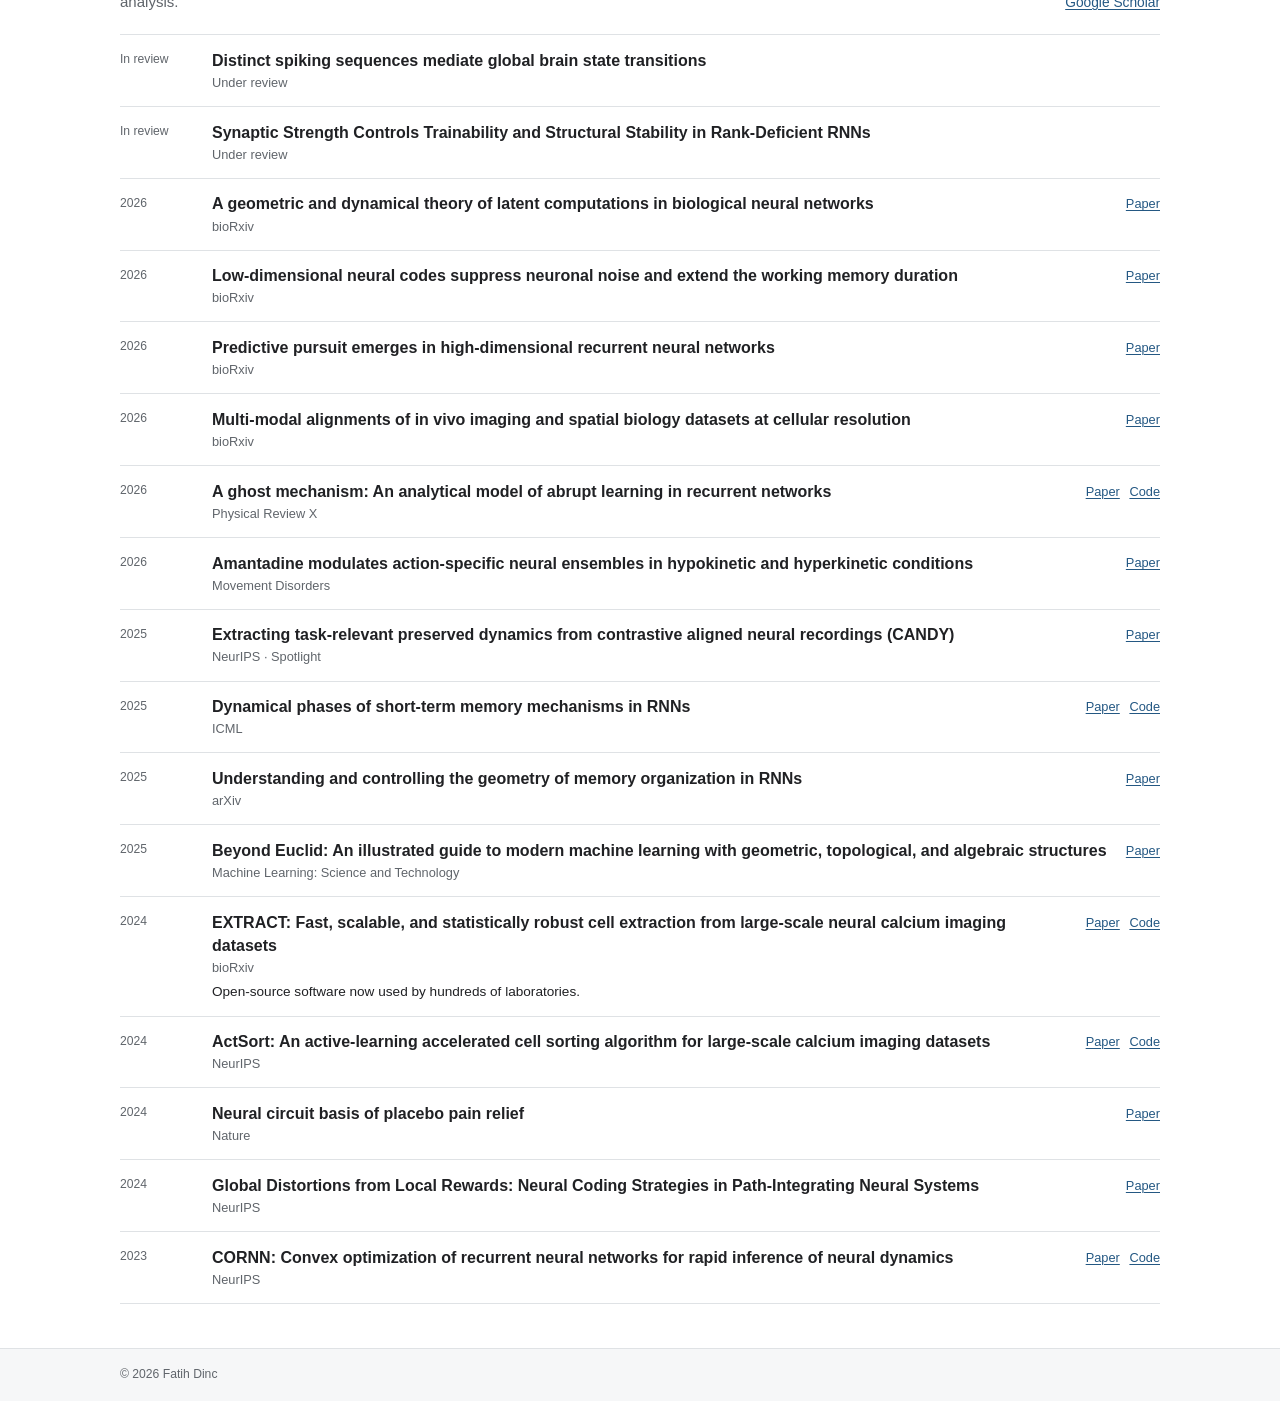
==== commit e36ca825: "Move in-review work to top" ====
--- a/index.html
+++ b/index.html
@@ -129,6 +129,22 @@
 
         <div class="publication-list">
           <article class="publication-item">
+            <p class="publication-year">In review</p>
+            <div class="publication-copy">
+              <h3>Distinct spiking sequences mediate global brain state transitions</h3>
+              <p>Under review</p>
+            </div>
+          </article>
+
+          <article class="publication-item">
+            <p class="publication-year">In review</p>
+            <div class="publication-copy">
+              <h3>Synaptic Strength Controls Trainability and Structural Stability in Rank-Deficient RNNs</h3>
+              <p>Under review</p>
+            </div>
+          </article>
+
+          <article class="publication-item">
             <p class="publication-year">2026</p>
             <div class="publication-copy">
               <h3>A geometric and dynamical theory of latent computations in biological neural networks</h3>
@@ -180,22 +196,6 @@
               <p>Movement Disorders</p>
             </div>
             <p class="publication-links"><a href="https://doi.org/10.1002/mds.70415">Paper</a></p>
-          </article>
-
-          <article class="publication-item">
-            <p class="publication-year">In review</p>
-            <div class="publication-copy">
-              <h3>Distinct spiking sequences mediate global brain state transitions</h3>
-              <p>Under review</p>
-            </div>
-          </article>
-
-          <article class="publication-item">
-            <p class="publication-year">In review</p>
-            <div class="publication-copy">
-              <h3>Synaptic Strength Controls Trainability and Structural Stability in Rank-Deficient RNNs</h3>
-              <p>Under review</p>
-            </div>
           </article>
 
           <article class="publication-item">
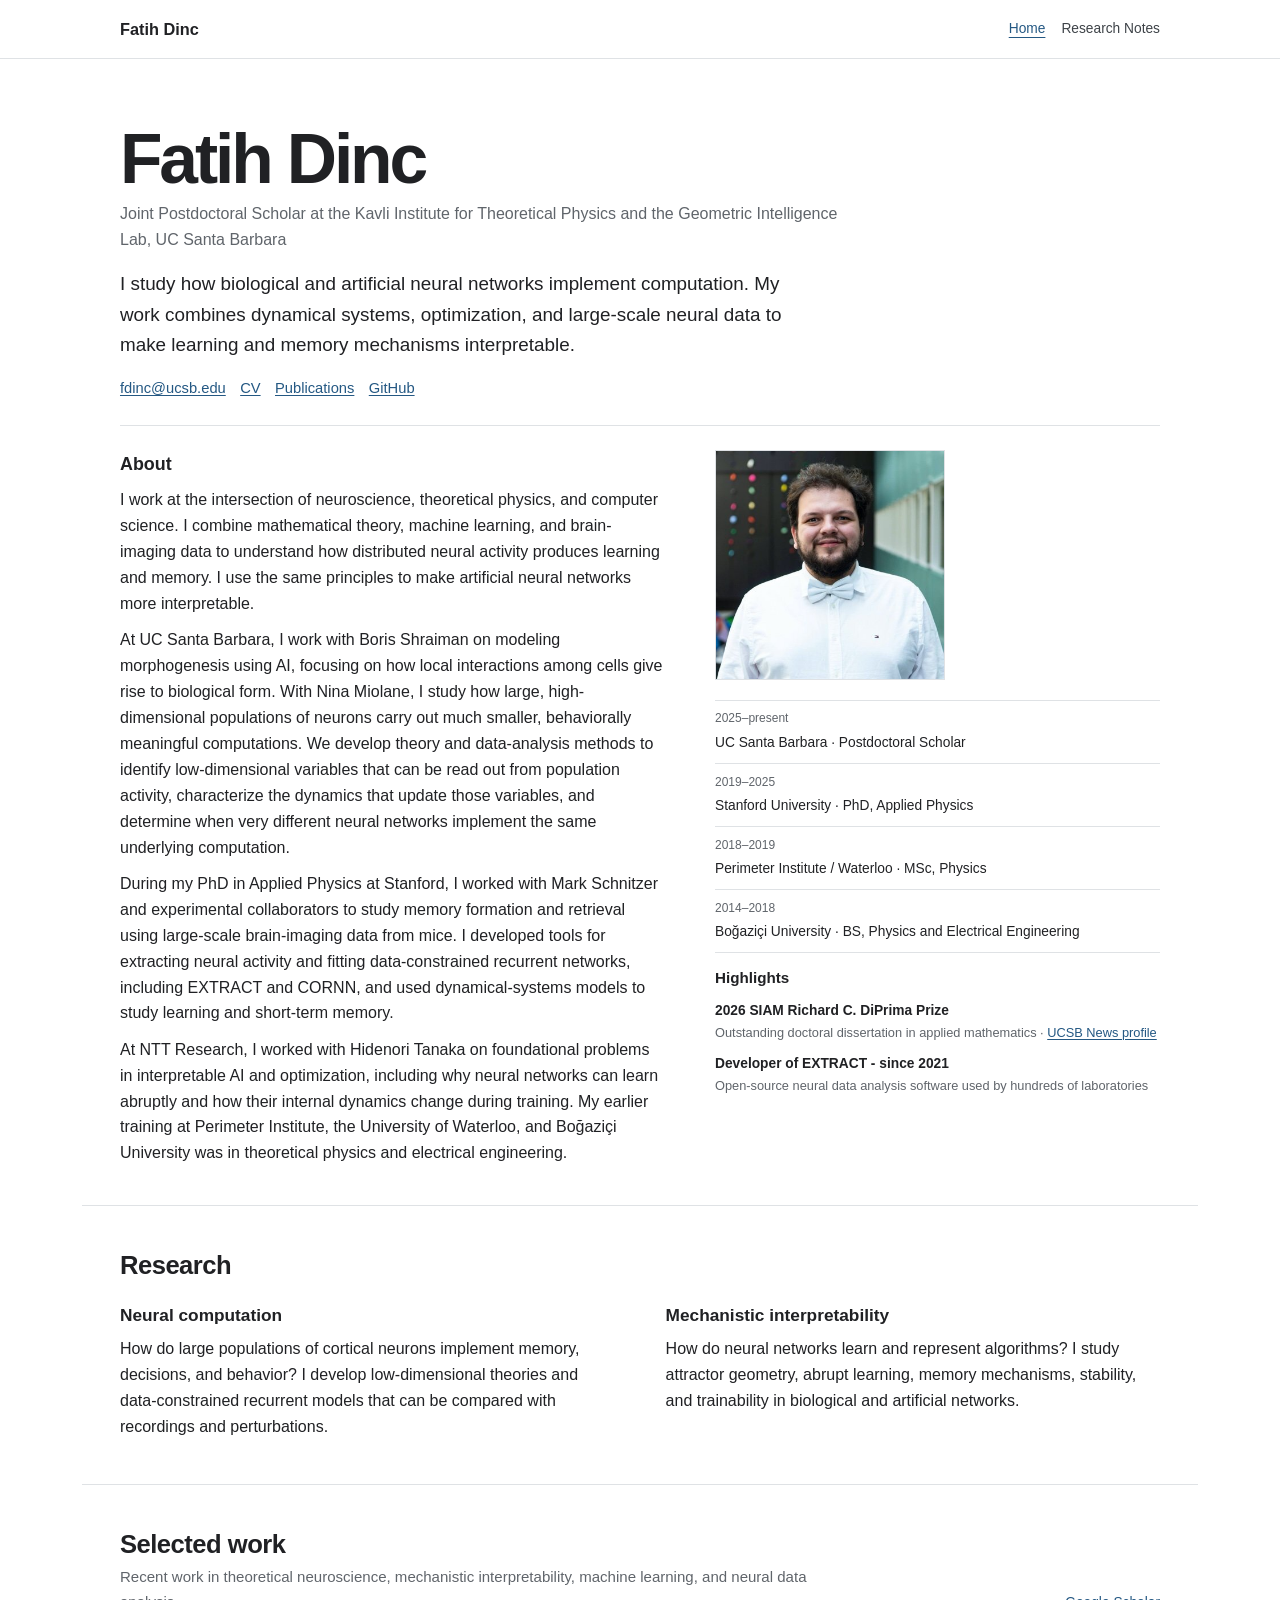
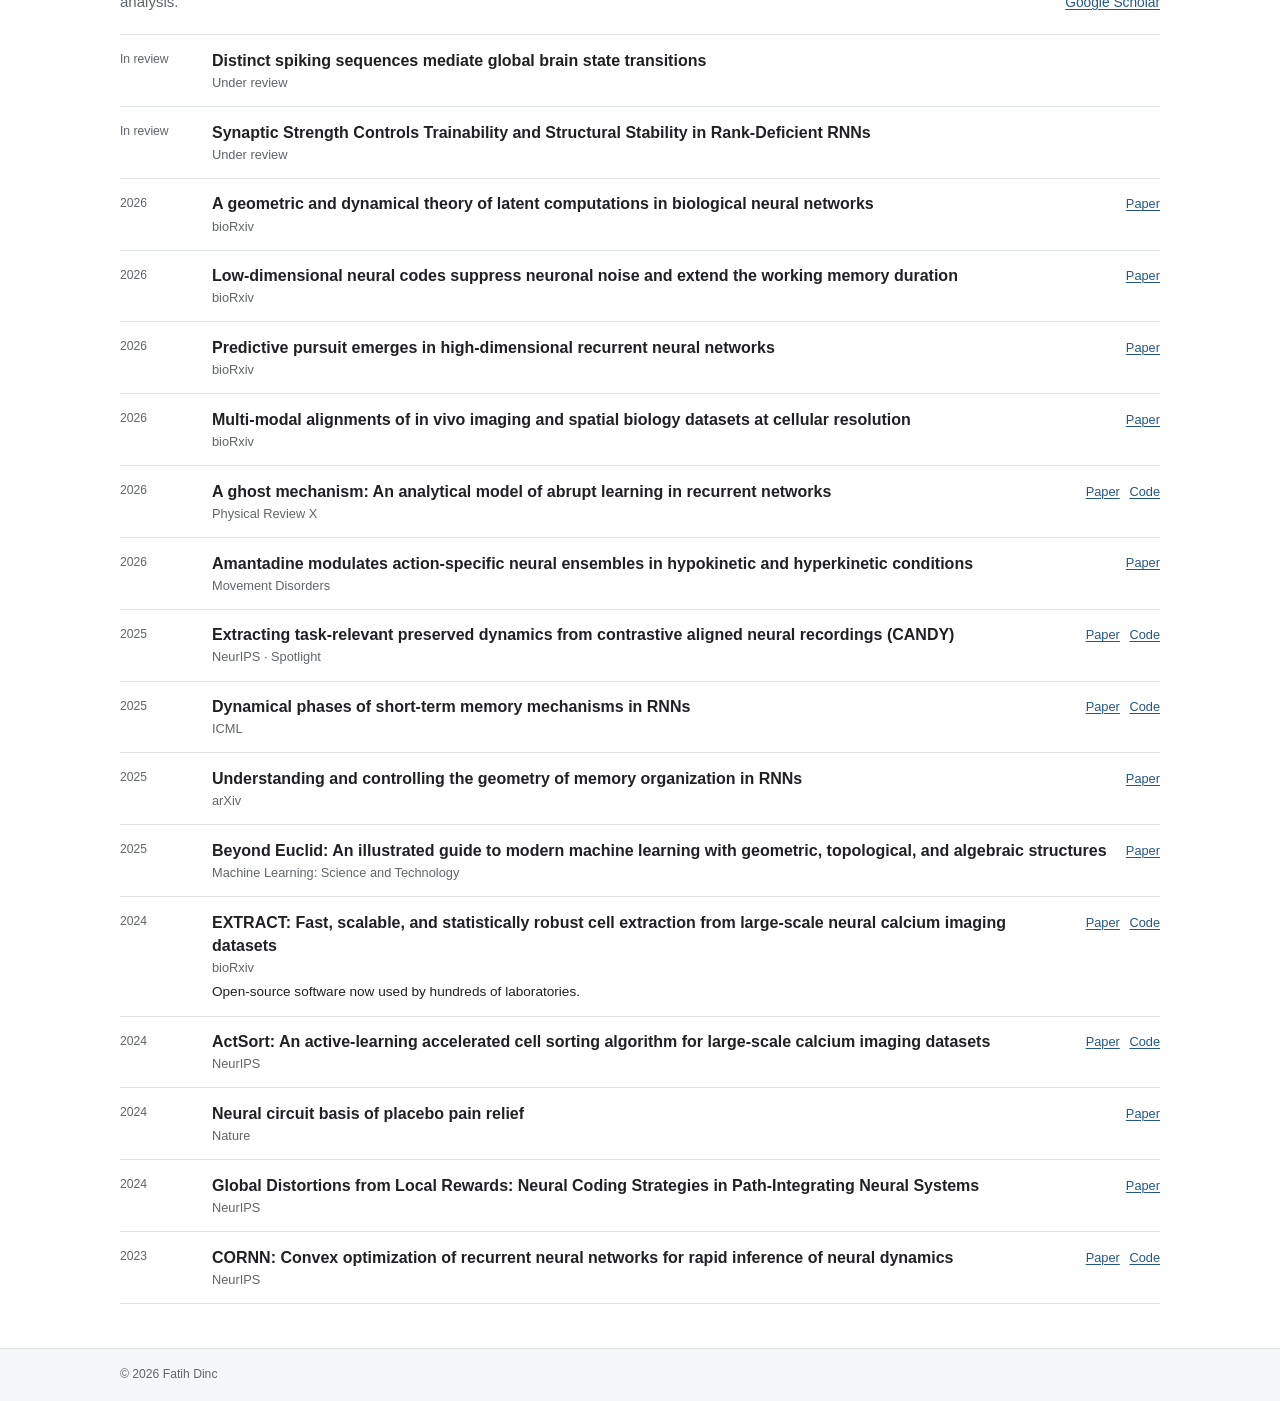
==== commit 7afdfc40: "Refine research note cards and links" ====
--- a/index.html
+++ b/index.html
@@ -204,7 +204,7 @@
               <h3>Extracting task-relevant preserved dynamics from contrastive aligned neural recordings (CANDY)</h3>
               <p>NeurIPS · Spotlight</p>
             </div>
-            <p class="publication-links"><a href="https://openreview.net/forum?id=uvTea5Rfek">Paper</a></p>
+            <p class="publication-links"><a href="https://openreview.net/forum?id=uvTea5Rfek">Paper</a><a href="https://github.com/schnitzer-lab/CANDY-public">Code</a></p>
           </article>
 
           <article class="publication-item">
--- a/styles.css
+++ b/styles.css
@@ -433,6 +433,101 @@
   display: inline-block;
   margin-top: 0.5rem;
   font-size: 0.86rem;
+}
+
+.blog-index-page .intro-main {
+  max-width: none;
+}
+
+.blog-index-page .writing-list {
+  display: grid;
+  grid-template-columns: repeat(auto-fit, minmax(min(100%, 18rem), 1fr));
+  gap: 1rem;
+  margin-top: 2.25rem;
+  border-top: 0;
+}
+
+.blog-index-page .writing-item,
+.blog-index-page .writing-item + .writing-item {
+  display: flex;
+  min-width: 0;
+  min-height: 17.5rem;
+  padding: clamp(1.2rem, 1.8vw, 1.5rem);
+  margin-top: 0;
+  flex-direction: column;
+  border: 1px solid var(--border);
+}
+
+.blog-index-page .writing-item h3 {
+  margin-block: 0.55rem 0.7rem;
+  font-size: clamp(1.15rem, 1.65vw, 1.4rem);
+}
+
+.writing-tags {
+  display: flex;
+  padding: 0;
+  margin: 0.7rem 0 0;
+  flex-wrap: wrap;
+  gap: 0.35rem;
+  list-style: none;
+}
+
+.writing-tags li {
+  padding: 0.22rem 0.42rem;
+  color: var(--muted);
+  border: 1px solid var(--border);
+  font-size: 0.68rem;
+  line-height: 1.25;
+}
+
+.writing-tags .tag-dynamical {
+  color: #245c78;
+  background: #edf6fa;
+  border-color: #b8d5e2;
+}
+
+.writing-tags .tag-interpretability {
+  color: #5c477d;
+  background: #f5f1f8;
+  border-color: #d3c7df;
+}
+
+.writing-tags .tag-neuroscience {
+  color: #356248;
+  background: #eef7f1;
+  border-color: #bfd8c7;
+}
+
+.writing-preview {
+  display: grid;
+  grid-template-columns: repeat(auto-fit, minmax(min(100%, 10rem), 1fr));
+  gap: 0.85rem;
+  align-items: start;
+}
+
+.writing-thumbnail {
+  display: block;
+  border: 1px solid var(--border);
+}
+
+.writing-thumbnail img {
+  width: 100%;
+  height: auto;
+  aspect-ratio: 5 / 3;
+  object-fit: cover;
+}
+
+.writing-preview p {
+  margin: 0;
+  color: var(--muted);
+  font-size: 0.94rem;
+  line-height: 1.55;
+}
+
+.blog-index-page .writing-read {
+  align-self: flex-start;
+  padding-top: 1.25rem;
+  margin-top: auto;
 }
 
 .article {
@@ -701,6 +796,12 @@
     gap: 1.25rem;
   }
 
+  .blog-index-page .writing-list {
+    grid-template-columns: 1fr;
+    gap: 1rem;
+    margin-top: 1.75rem;
+  }
+
   .publication-item {
     grid-template-columns: 4rem minmax(0, 1fr);
     gap: 0.4rem 0.75rem;
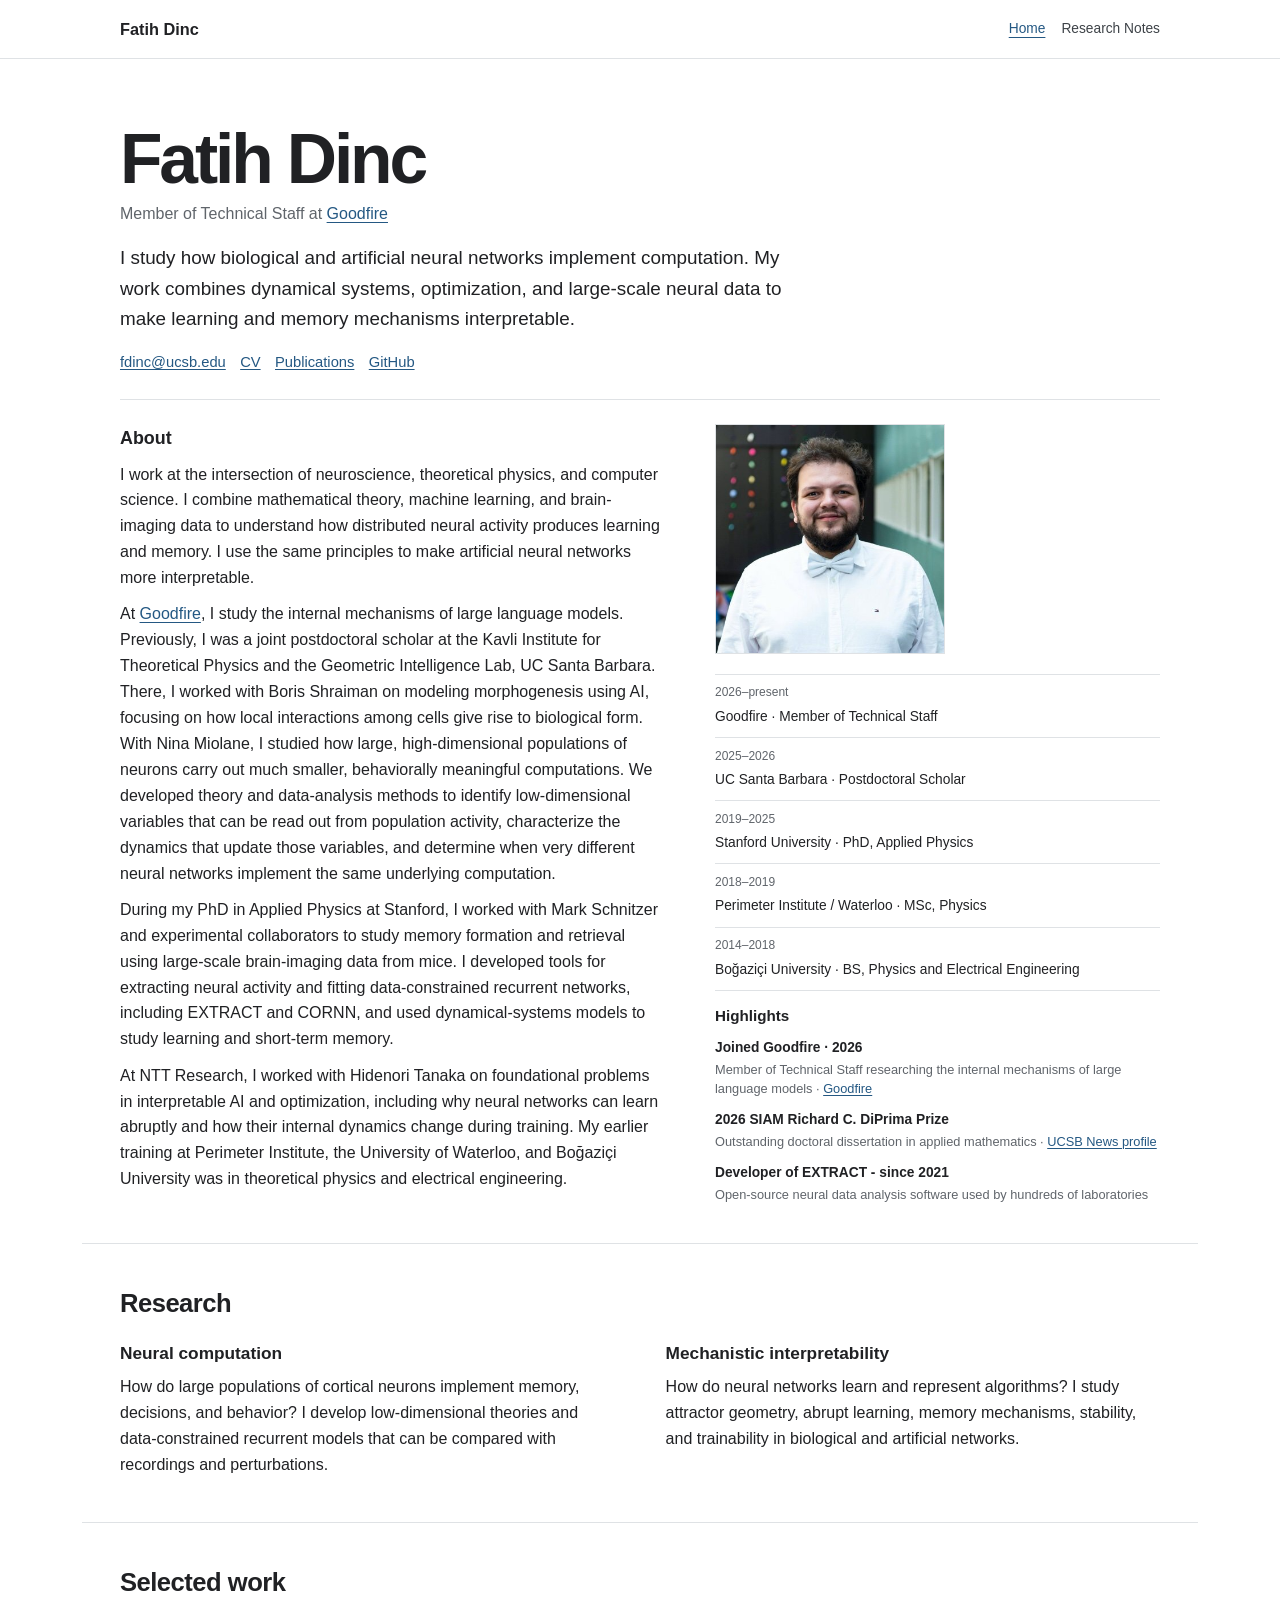
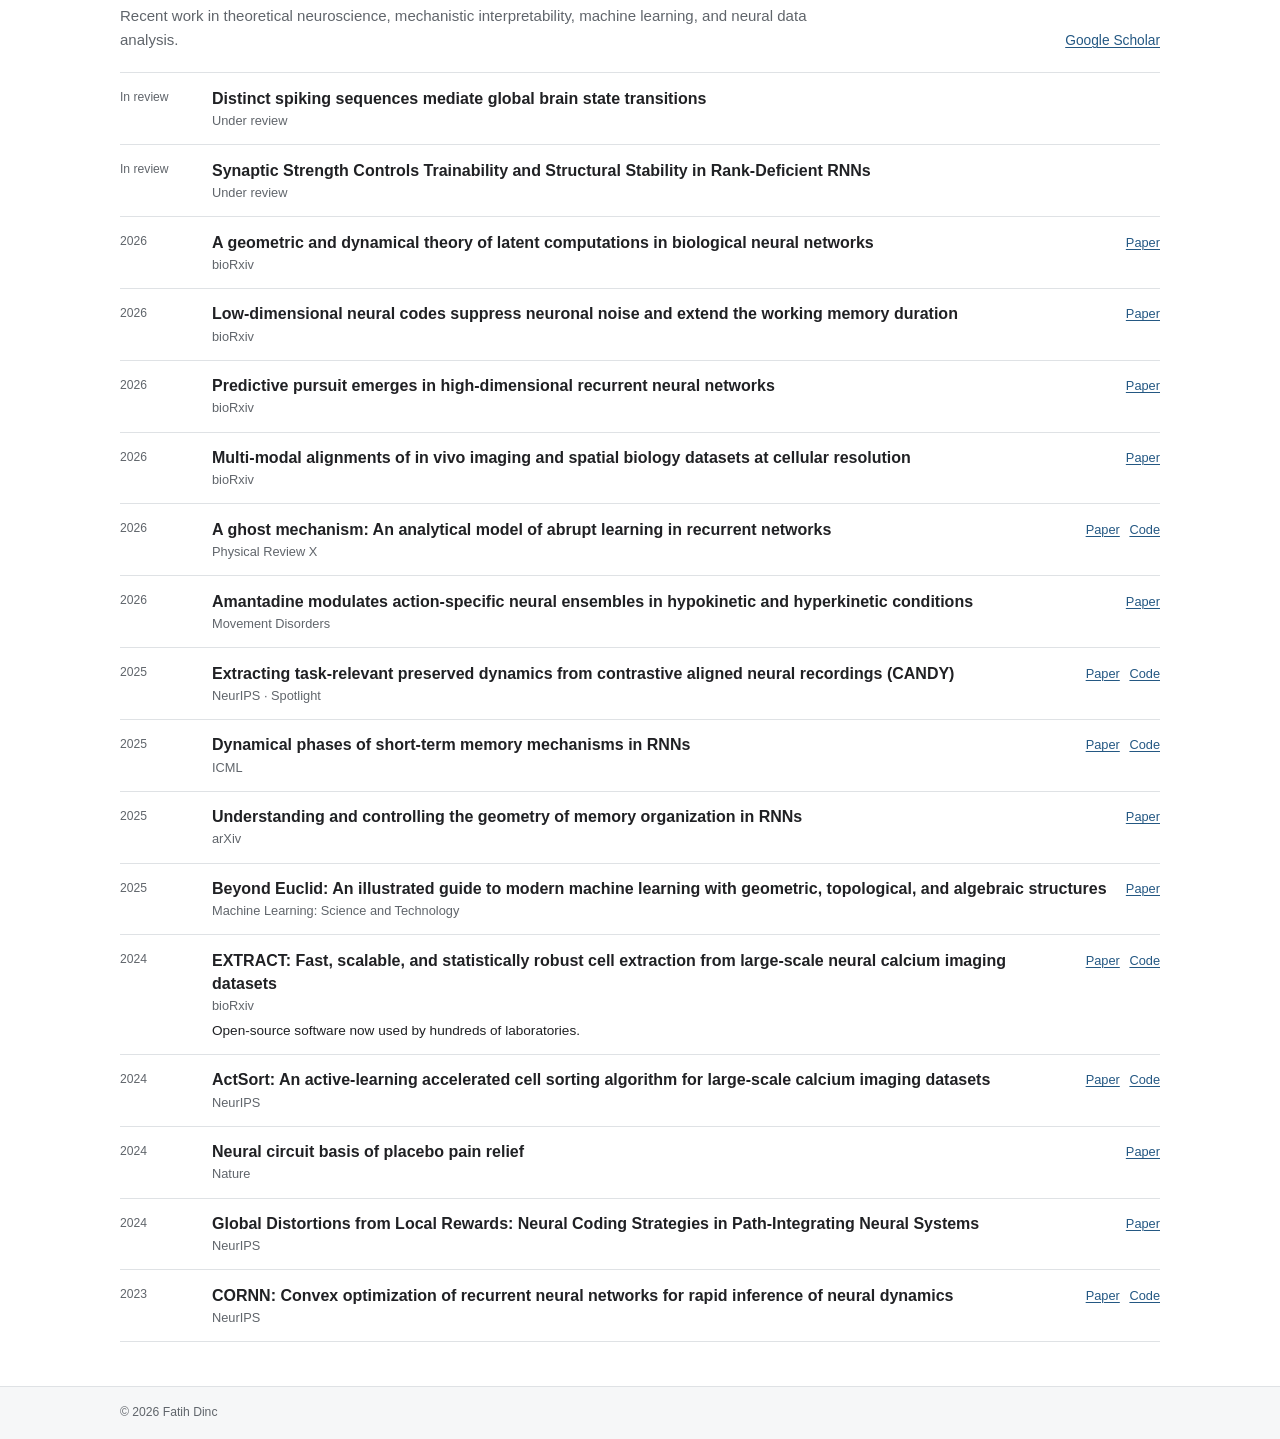
==== commit 99162bab: "Update profile and highlights for Goodfire appointment" ====
--- a/index.html
+++ b/index.html
@@ -27,10 +27,9 @@
         "@context": "https://schema.org",
         "@type": "Person",
         "name": "Fatih Dinc",
-        "jobTitle": "Joint Postdoctoral Scholar",
+        "jobTitle": "Member of Technical Staff",
         "affiliation": [
-          {"@type": "Organization", "name": "Kavli Institute for Theoretical Physics"},
-          {"@type": "Organization", "name": "Geometric Intelligence Lab, University of California, Santa Barbara"}
+          {"@type": "Organization", "name": "Goodfire", "url": "https://www.goodfire.com/"}
         ],
         "url": "https://fatihdinc.github.io/",
         "email": "mailto:fdinc@ucsb.edu",
@@ -62,7 +61,7 @@
       <section class="intro page-width" aria-labelledby="intro-title">
         <div class="intro-main">
           <h1 id="intro-title">Fatih Dinc</h1>
-          <p class="position">Joint Postdoctoral Scholar at the Kavli Institute for Theoretical Physics and the Geometric Intelligence Lab, UC Santa Barbara</p>
+          <p class="position">Member of Technical Staff at <a href="https://www.goodfire.com/">Goodfire</a></p>
           <p class="intro-text">I study how biological and artificial neural networks implement computation. My work combines dynamical systems, optimization, and large-scale neural data to make learning and memory mechanisms interpretable.</p>
           <div class="primary-links" id="contact" aria-label="Contact and profile links">
             <a href="mailto:fdinc@ucsb.edu">fdinc@ucsb.edu</a>
@@ -76,7 +75,7 @@
           <div class="intro-about">
             <h2>About</h2>
             <p>I work at the intersection of neuroscience, theoretical physics, and computer science. I combine mathematical theory, machine learning, and brain-imaging data to understand how distributed neural activity produces learning and memory. I use the same principles to make artificial neural networks more interpretable.</p>
-            <p>At UC Santa Barbara, I work with Boris Shraiman on modeling morphogenesis using AI, focusing on how local interactions among cells give rise to biological form. With Nina Miolane, I study how large, high-dimensional populations of neurons carry out much smaller, behaviorally meaningful computations. We develop theory and data-analysis methods to identify low-dimensional variables that can be read out from population activity, characterize the dynamics that update those variables, and determine when very different neural networks implement the same underlying computation.</p>
+            <p>At <a href="https://www.goodfire.com/">Goodfire</a>, I study the internal mechanisms of large language models. Previously, I was a joint postdoctoral scholar at the Kavli Institute for Theoretical Physics and the Geometric Intelligence Lab, UC Santa Barbara. There, I worked with Boris Shraiman on modeling morphogenesis using AI, focusing on how local interactions among cells give rise to biological form. With Nina Miolane, I studied how large, high-dimensional populations of neurons carry out much smaller, behaviorally meaningful computations. We developed theory and data-analysis methods to identify low-dimensional variables that can be read out from population activity, characterize the dynamics that update those variables, and determine when very different neural networks implement the same underlying computation.</p>
             <p>During my PhD in Applied Physics at Stanford, I worked with Mark Schnitzer and experimental collaborators to study memory formation and retrieval using large-scale brain-imaging data from mice. I developed tools for extracting neural activity and fitting data-constrained recurrent networks, including EXTRACT and CORNN, and used dynamical-systems models to study learning and short-term memory.</p>
             <p>At NTT Research, I worked with Hidenori Tanaka on foundational problems in interpretable AI and optimization, including why neural networks can learn abruptly and how their internal dynamics change during training. My earlier training at Perimeter Institute, the University of Waterloo, and Boğaziçi University was in theoretical physics and electrical engineering.</p>
           </div>
@@ -87,7 +86,8 @@
             </div>
 
             <dl class="education-list" aria-label="Education and appointments">
-              <div><dt>2025–present</dt><dd>UC Santa Barbara · Postdoctoral Scholar</dd></div>
+              <div><dt>2026–present</dt><dd>Goodfire · Member of Technical Staff</dd></div>
+              <div><dt>2025–2026</dt><dd>UC Santa Barbara · Postdoctoral Scholar</dd></div>
               <div><dt>2019–2025</dt><dd>Stanford University · PhD, Applied Physics</dd></div>
               <div><dt>2018–2019</dt><dd>Perimeter Institute / Waterloo · MSc, Physics</dd></div>
               <div><dt>2014–2018</dt><dd>Boğaziçi University · BS, Physics and Electrical Engineering</dd></div>
@@ -96,6 +96,7 @@
             <section class="highlights" aria-labelledby="highlights-title">
               <h2 id="highlights-title">Highlights</h2>
               <ul>
+                <li><strong>Joined Goodfire · 2026</strong><span>Member of Technical Staff researching the internal mechanisms of large language models · <a href="https://www.goodfire.com/">Goodfire</a></span></li>
                 <li><strong>2026 SIAM Richard C. DiPrima Prize</strong><span>Outstanding doctoral dissertation in applied mathematics · <a href="https://news.ucsb.edu/2026/022632/new-mathematical-frameworks-reveal-how-stable-thoughts-emerge-chaotic-brain-activity">UCSB News profile</a></span></li>
                 <li><strong>Developer of EXTRACT - since 2021</strong><span>Open-source neural data analysis software used by hundreds of laboratories</span></li>
               </ul>
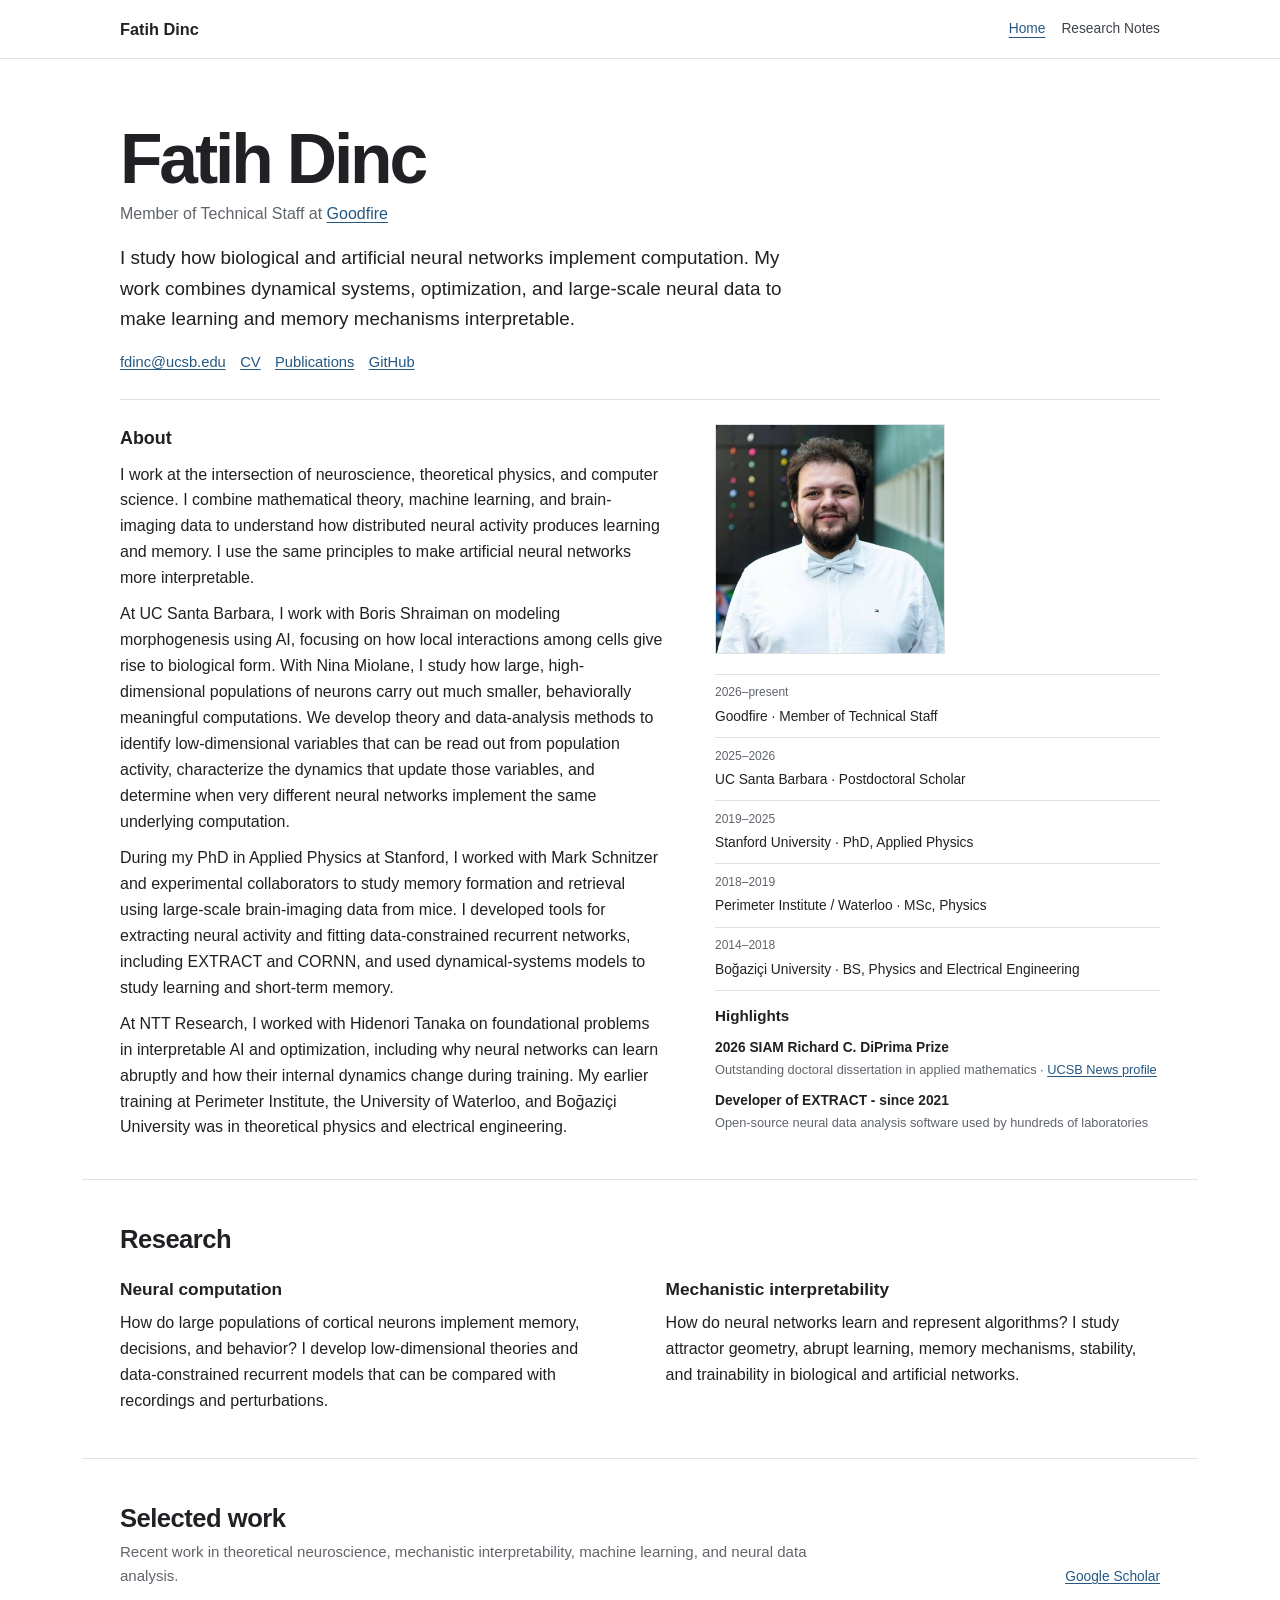
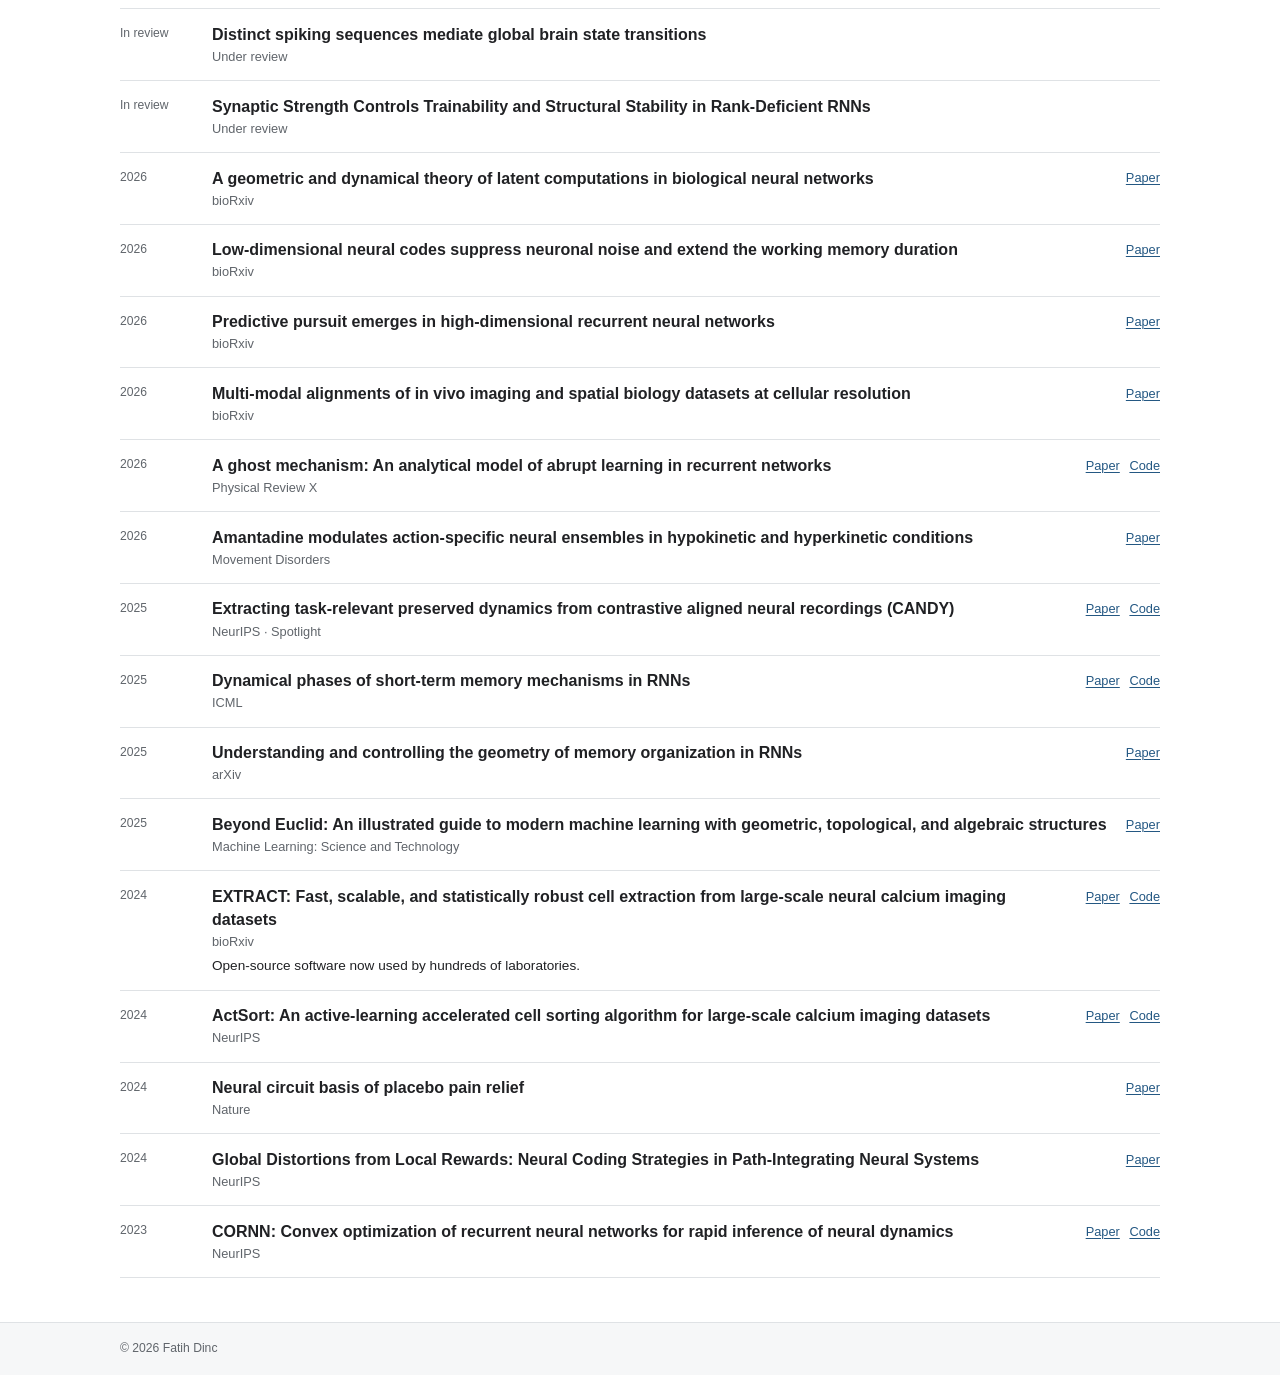
==== commit 1e8c97ea: "Limit Goodfire update to title and employment history" ====
--- a/index.html
+++ b/index.html
@@ -75,7 +75,7 @@
           <div class="intro-about">
             <h2>About</h2>
             <p>I work at the intersection of neuroscience, theoretical physics, and computer science. I combine mathematical theory, machine learning, and brain-imaging data to understand how distributed neural activity produces learning and memory. I use the same principles to make artificial neural networks more interpretable.</p>
-            <p>At <a href="https://www.goodfire.com/">Goodfire</a>, I study the internal mechanisms of large language models. Previously, I was a joint postdoctoral scholar at the Kavli Institute for Theoretical Physics and the Geometric Intelligence Lab, UC Santa Barbara. There, I worked with Boris Shraiman on modeling morphogenesis using AI, focusing on how local interactions among cells give rise to biological form. With Nina Miolane, I studied how large, high-dimensional populations of neurons carry out much smaller, behaviorally meaningful computations. We developed theory and data-analysis methods to identify low-dimensional variables that can be read out from population activity, characterize the dynamics that update those variables, and determine when very different neural networks implement the same underlying computation.</p>
+            <p>At UC Santa Barbara, I work with Boris Shraiman on modeling morphogenesis using AI, focusing on how local interactions among cells give rise to biological form. With Nina Miolane, I study how large, high-dimensional populations of neurons carry out much smaller, behaviorally meaningful computations. We develop theory and data-analysis methods to identify low-dimensional variables that can be read out from population activity, characterize the dynamics that update those variables, and determine when very different neural networks implement the same underlying computation.</p>
             <p>During my PhD in Applied Physics at Stanford, I worked with Mark Schnitzer and experimental collaborators to study memory formation and retrieval using large-scale brain-imaging data from mice. I developed tools for extracting neural activity and fitting data-constrained recurrent networks, including EXTRACT and CORNN, and used dynamical-systems models to study learning and short-term memory.</p>
             <p>At NTT Research, I worked with Hidenori Tanaka on foundational problems in interpretable AI and optimization, including why neural networks can learn abruptly and how their internal dynamics change during training. My earlier training at Perimeter Institute, the University of Waterloo, and Boğaziçi University was in theoretical physics and electrical engineering.</p>
           </div>
@@ -96,7 +96,6 @@
             <section class="highlights" aria-labelledby="highlights-title">
               <h2 id="highlights-title">Highlights</h2>
               <ul>
-                <li><strong>Joined Goodfire · 2026</strong><span>Member of Technical Staff researching the internal mechanisms of large language models · <a href="https://www.goodfire.com/">Goodfire</a></span></li>
                 <li><strong>2026 SIAM Richard C. DiPrima Prize</strong><span>Outstanding doctoral dissertation in applied mathematics · <a href="https://news.ucsb.edu/2026/022632/new-mathematical-frameworks-reveal-how-stable-thoughts-emerge-chaotic-brain-activity">UCSB News profile</a></span></li>
                 <li><strong>Developer of EXTRACT - since 2021</strong><span>Open-source neural data analysis software used by hundreds of laboratories</span></li>
               </ul>
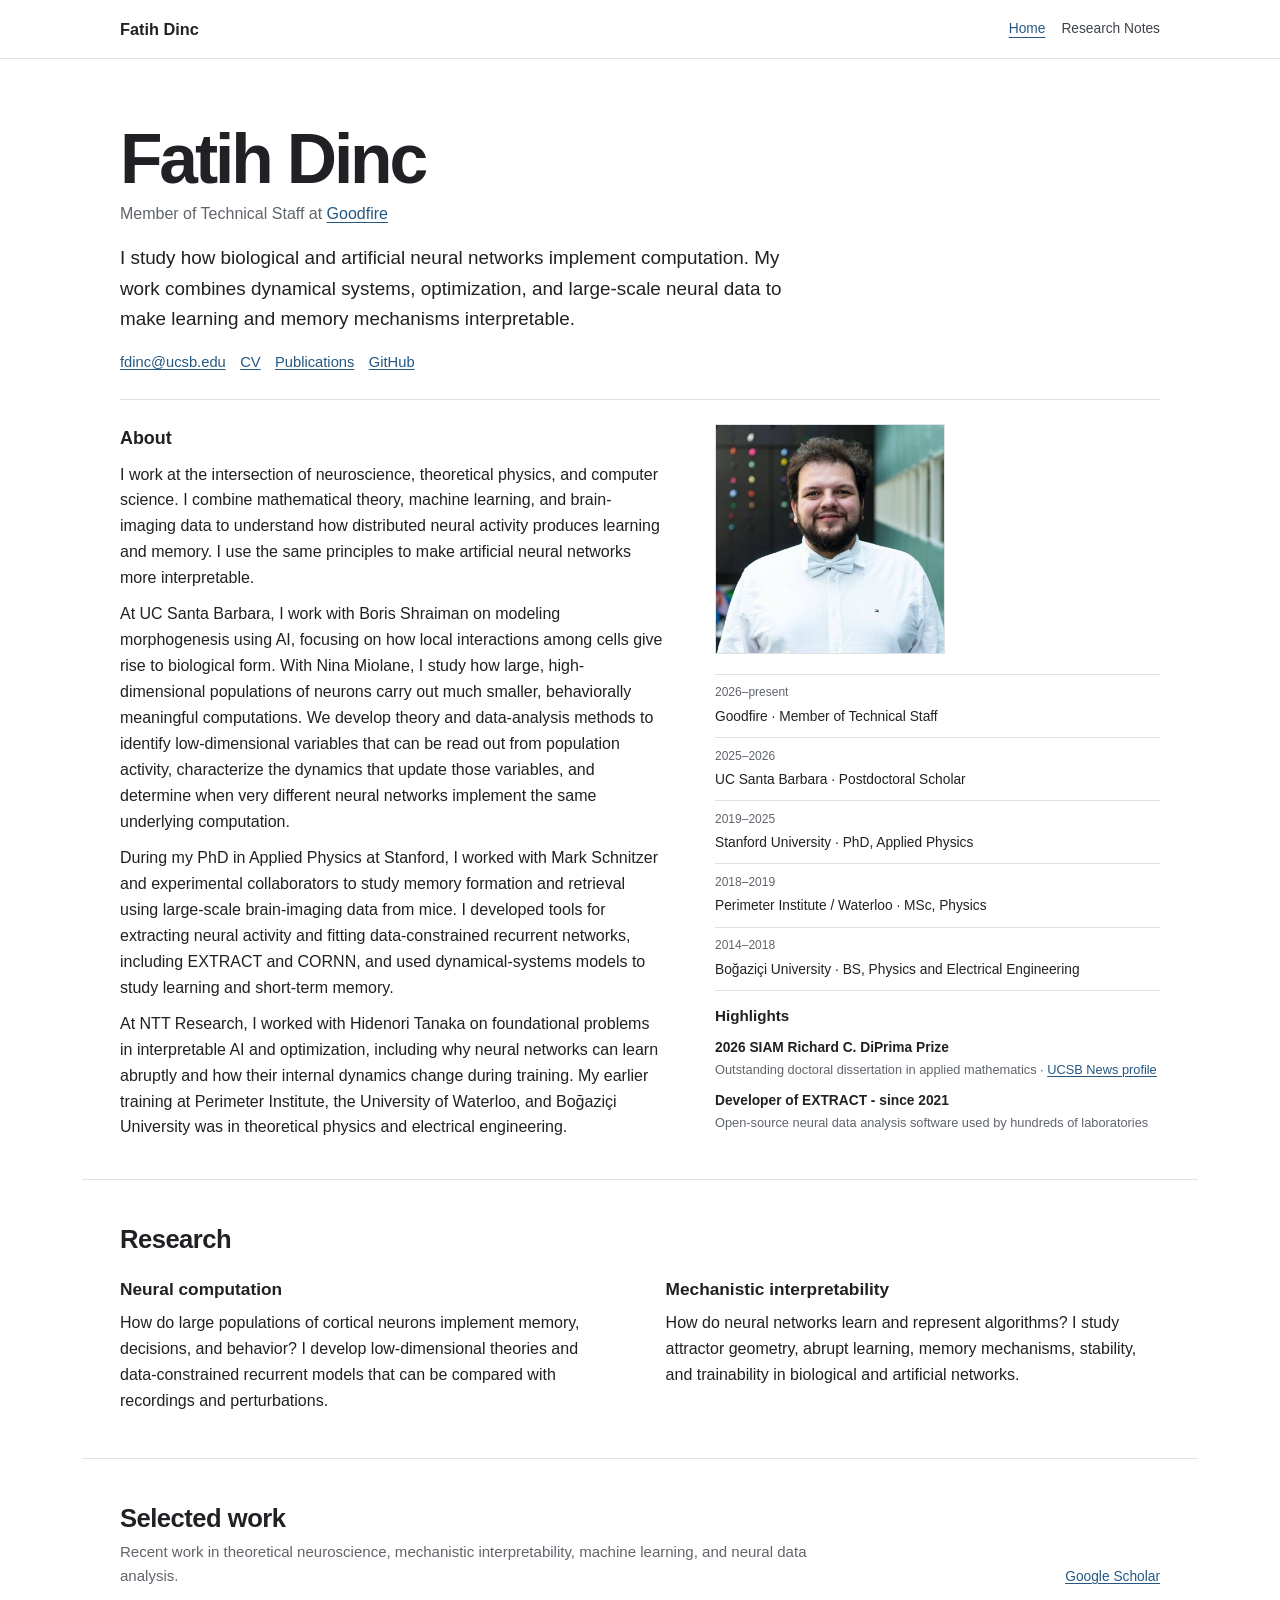
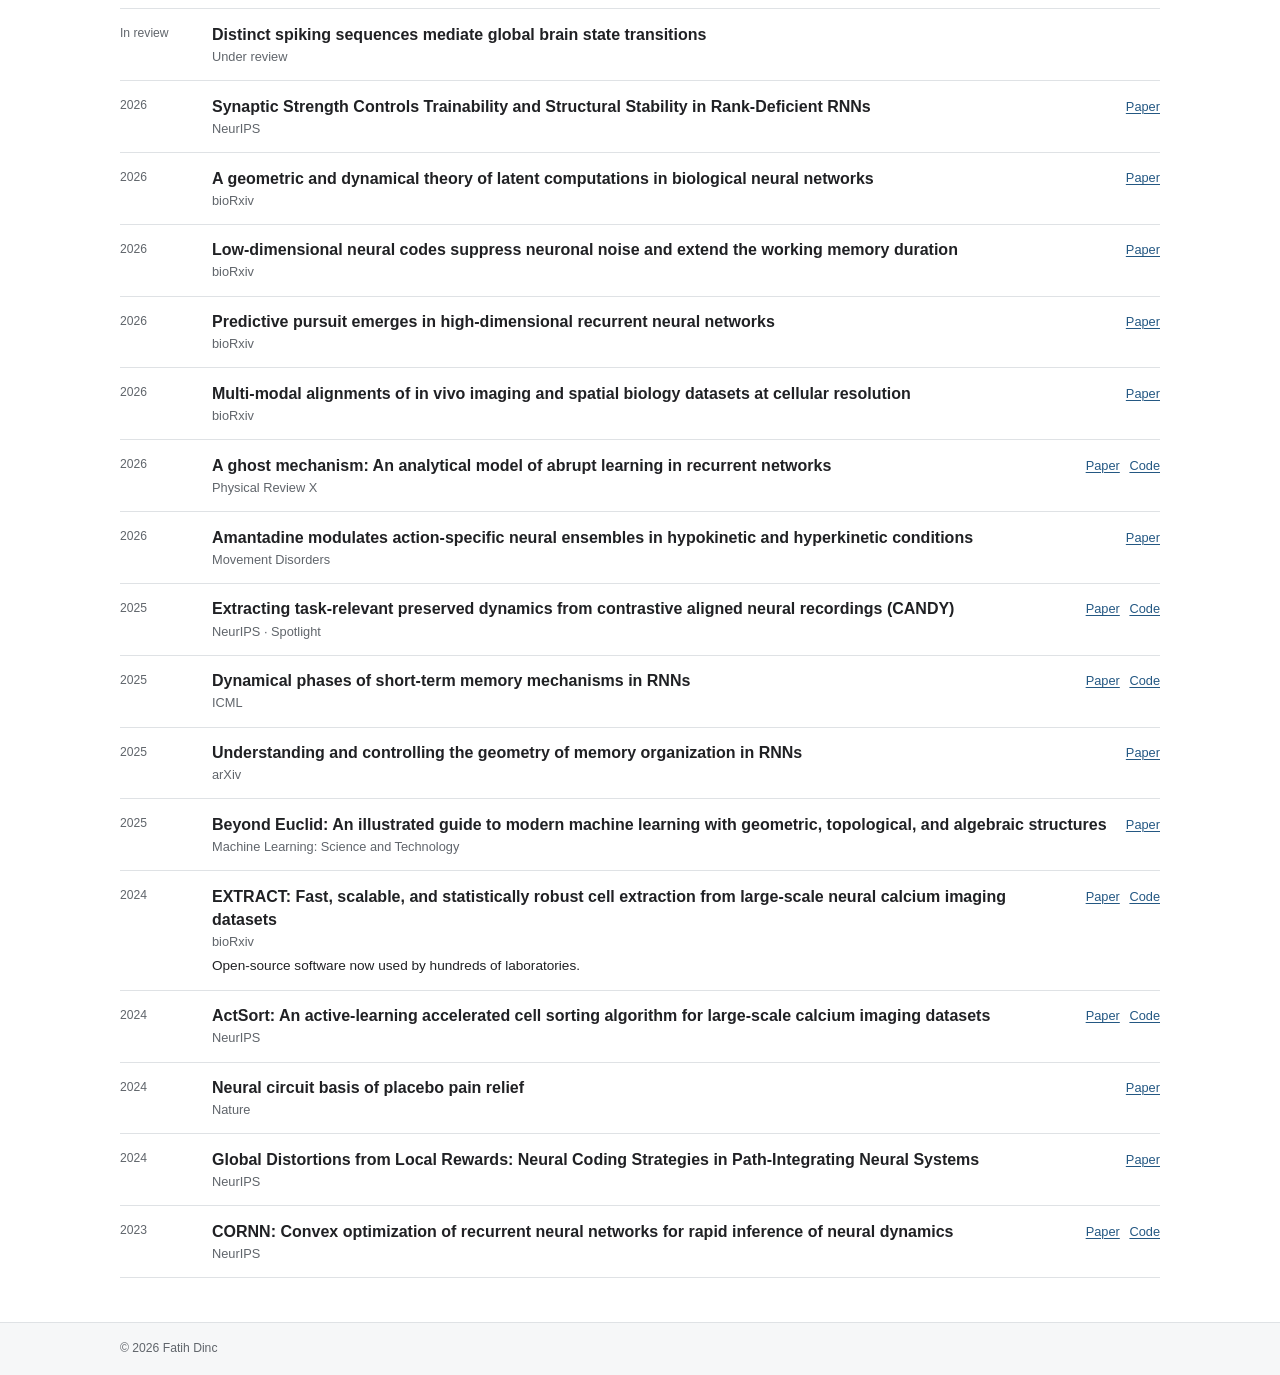
==== commit 5378a003: "Link accepted Synaptic Strength paper at NeurIPS 2026" ====
--- a/index.html
+++ b/index.html
@@ -137,11 +137,12 @@
           </article>
 
           <article class="publication-item">
-            <p class="publication-year">In review</p>
+            <p class="publication-year">2026</p>
             <div class="publication-copy">
               <h3>Synaptic Strength Controls Trainability and Structural Stability in Rank-Deficient RNNs</h3>
-              <p>Under review</p>
-            </div>
+              <p>NeurIPS</p>
+            </div>
+            <p class="publication-links"><a href="https://openreview.net/forum?id=bz6Q9nPl9F">Paper</a></p>
           </article>
 
           <article class="publication-item">
